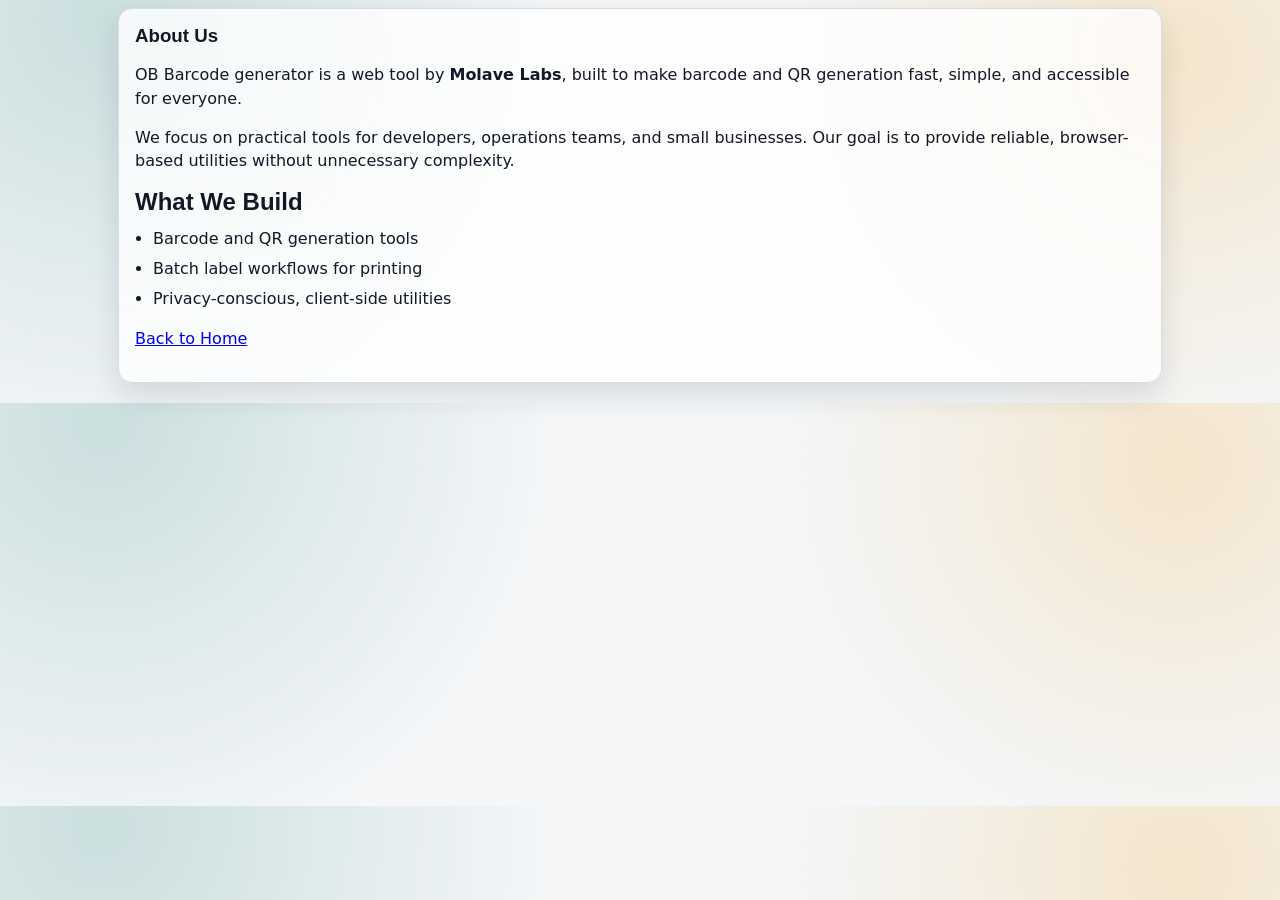
==== about.html @ b72cf686 "Build OB barcode generator with PWA, batch labels, and AdSense-ready UX" ====
<!doctype html>
<html lang="en">
  <head>
    <meta charset="UTF-8" />
    <meta name="viewport" content="width=device-width, initial-scale=1.0" />
    <meta name="google-adsense-account" content="ca-pub-9907028021598445" />
    <title>About Us | OB Barcode generator</title>
    <link rel="stylesheet" href="styles.css" />
  </head>
  <body>
    <main class="layout" style="grid-template-columns: 1fr;">
      <section class="generator-zone">
        <article class="card content-card">
          <h1>About Us</h1>
          <p>
            OB Barcode generator is a web tool by <strong>Molave Labs</strong>, built to make barcode and QR
            generation fast, simple, and accessible for everyone.
          </p>
          <p>
            We focus on practical tools for developers, operations teams, and small businesses.
            Our goal is to provide reliable, browser-based utilities without unnecessary complexity.
          </p>
          <h2>What We Build</h2>
          <ul>
            <li>Barcode and QR generation tools</li>
            <li>Batch label workflows for printing</li>
            <li>Privacy-conscious, client-side utilities</li>
          </ul>
          <p><a href="index.html">Back to Home</a></p>
        </article>
      </section>
    </main>
  </body>
</html>
---- styles.css ----
:root {
  --bg: #f4f6f8;
  --panel: #ffffff;
  --panel-soft: #ffffffcc;
  --ink: #121826;
  --muted: #5d6678;
  --accent: #0f766e;
  --accent-2: #f59e0b;
  --danger: #b91c1c;
  --border: #d7dce6;
  --radius: 14px;
  --shadow: 0 12px 30px rgba(18, 24, 38, 0.12);
}

body.dark {
  --bg: #0b1220;
  --panel: #111827;
  --panel-soft: #111827e6;
  --ink: #e5e7eb;
  --muted: #93a3b8;
  --accent: #2dd4bf;
  --accent-2: #f59e0b;
  --danger: #f87171;
  --border: #263347;
  --shadow: 0 18px 42px rgba(0, 0, 0, 0.45);
}

* {
  box-sizing: border-box;
}

body {
  margin: 0;
  color: var(--ink);
  background:
    radial-gradient(circle at 92% 15%, rgba(245, 158, 11, 0.18), transparent 32%),
    radial-gradient(circle at 8% 5%, rgba(15, 118, 110, 0.18), transparent 36%),
    var(--bg);
  font-family: Manrope, Segoe UI, system-ui, sans-serif;
  line-height: 1.45;
}

h1,
h2,
h3,
h4 {
  margin: 0 0 10px;
  line-height: 1.2;
  font-family: "Space Grotesk", Manrope, sans-serif;
}

.hero {
  padding: 78px 18px 14px;
}

.hero-inner {
  max-width: 1080px;
  margin: 0 auto;
}

.hero p {
  margin: 8px 0 0;
  max-width: 760px;
  color: var(--muted);
}

.top-left-controls {
  position: static;
  display: flex;
  gap: 8px;
  flex-wrap: wrap;
  align-items: center;
  margin: 0 0 10px;
}

.theme-selector {
  display: grid;
  gap: 4px;
  background: var(--panel-soft);
  border: 1px solid var(--border);
  border-radius: 10px;
  padding: 6px 10px;
}

.theme-selector span {
  font-size: 0.75rem;
  color: var(--muted);
  font-weight: 700;
}

.theme-selector select {
  border: 0;
  background: transparent;
  color: var(--ink);
  font-weight: 700;
  padding: 0;
  min-width: 90px;
}

.brand-row {
  display: flex;
  align-items: center;
  gap: 10px;
}

.site-logo {
  width: 44px;
  height: 44px;
  border-radius: 10px;
  box-shadow: var(--shadow);
}

.sponsored-row {
  max-width: 1080px;
  margin: 0 auto;
  padding: 0 18px 14px;
}

.promo-card-wide {
  border: 1px solid var(--border);
  box-shadow: var(--shadow);
}

.sponsored-mascot {
  width: min(100%, 120px);
  height: auto;
  max-height: 120px;
  float: right;
  margin: 0 0 8px 12px;
  border-radius: 12px;
  border: 1px solid var(--border);
  background: #fff;
  padding: 4px;
}

.install {
  margin-top: 0;
}

.layout {
  max-width: 1080px;
  margin: 0 auto;
  padding: 8px 18px 20px;
  display: grid;
  grid-template-columns: minmax(0, 1fr) 320px;
  gap: 18px;
  align-items: start;
}

.generator-zone {
  display: grid;
  gap: 18px;
}

.controls-card {
  order: 1;
}

.preview-card {
  order: 2;
  position: sticky;
  top: 14px;
}

.batch-card {
  order: 3;
}

.card {
  border: 1px solid var(--border);
  border-radius: var(--radius);
  background: var(--panel-soft);
  padding: 16px;
  box-shadow: var(--shadow);
}

.grid {
  display: grid;
  gap: 10px;
}

.grid.two {
  grid-template-columns: repeat(2, minmax(0, 1fr));
}

.grid.three {
  grid-template-columns: repeat(3, minmax(0, 1fr));
}

label {
  display: grid;
  gap: 6px;
  color: var(--muted);
  font-size: 0.9rem;
}

label span {
  font-weight: 700;
}

select,
textarea,
input[type="number"] {
  width: 100%;
  border: 1px solid var(--border);
  border-radius: 10px;
  padding: 10px;
  color: var(--ink);
  background: var(--panel);
  font: inherit;
}

textarea {
  resize: vertical;
}

input:focus,
select:focus,
textarea:focus,
button:focus {
  outline: 3px solid rgba(15, 118, 110, 0.2);
  outline-offset: 1px;
}

.checkbox-label {
  display: flex;
  align-items: center;
  gap: 8px;
  margin-top: 24px;
}

.checkbox-label.compact {
  margin-top: 4px;
}

.theme-options {
  margin-top: 8px;
  border-top: 1px solid var(--border);
  padding-top: 8px;
}

.preset-row {
  display: flex;
  flex-wrap: wrap;
  gap: 8px;
  margin-bottom: 12px;
}

.preset {
  border: 1px solid var(--border);
  border-radius: 999px;
  padding: 7px 12px;
  background: var(--panel);
  color: var(--ink);
  cursor: pointer;
}

.actions {
  display: flex;
  flex-wrap: wrap;
  gap: 8px;
}

.btn {
  border: 1px solid var(--border);
  border-radius: 10px;
  background: var(--panel);
  color: var(--ink);
  padding: 11px 14px;
  min-height: 44px;
  font-weight: 700;
  cursor: pointer;
}

.btn.primary {
  border-color: transparent;
  background: linear-gradient(135deg, #0f766e, #0ea5a0);
  color: #fff;
}

.btn.ghost {
  background: var(--panel-soft);
}

.status {
  min-height: 24px;
  margin: 10px 0 0;
  font-weight: 600;
}

.status.error {
  color: var(--danger);
}

.status.success {
  color: #0f5132;
}

.preview-card {
  position: relative;
}

.preview-frame {
  min-height: 360px;
  border: 2px dashed var(--border);
  border-radius: 12px;
  background: var(--panel);
  display: grid;
  place-items: center;
  padding: 14px;
  overflow: auto;
}

#qrCanvas,
#barcodeSvg {
  display: none;
  max-width: 100%;
  height: auto;
}

#barcodeSvg {
  min-width: 260px;
  min-height: 90px;
}

.tip {
  margin: 10px 0 0;
  color: var(--muted);
}

.field-hint {
  display: block;
  min-height: 2.4em;
  color: var(--muted);
  font-size: 0.82rem;
  margin-top: 2px;
}

.inline-validation {
  color: var(--danger);
  font-size: 0.82rem;
  min-height: 18px;
}

.inline-validation.ok {
  color: #15803d;
}

.noscript-banner {
  max-width: 1080px;
  margin: 0 auto 14px;
  border: 1px solid #d97706;
  background: #fffbeb;
  border-radius: 12px;
  padding: 12px 14px;
}

.noscript-banner h2 {
  margin: 0 0 8px;
  color: #92400e;
}

.noscript-banner p {
  margin: 0;
  color: #78350f;
}

body.dark .noscript-banner {
  background: #1f2937;
  border-color: #b45309;
}

body.dark .noscript-banner h2 {
  color: #fbbf24;
}

body.dark .noscript-banner p {
  color: #fde68a;
}

.workflow-panel {
  margin-top: 10px;
  border-top: 1px solid var(--border);
  padding-top: 10px;
  display: grid;
  gap: 10px;
}

.workflow-panel h3,
.workflow-panel h4 {
  margin: 0;
}

.workflow-grid {
  display: grid;
  gap: 8px;
  grid-template-columns: minmax(0, 1fr) auto;
  align-items: end;
}

.workflow-shortcuts {
  display: flex;
  gap: 8px;
  flex-wrap: wrap;
}

.shortcut-help {
  font-size: 0.82rem;
  color: var(--muted);
}

.recent-codes {
  display: flex;
  flex-wrap: wrap;
  gap: 8px;
  min-height: 36px;
}

.recent-code {
  border: 1px solid var(--border);
  border-radius: 999px;
  background: var(--panel);
  color: var(--ink);
  padding: 7px 12px;
  max-width: 100%;
  text-overflow: ellipsis;
  overflow: hidden;
  white-space: nowrap;
  cursor: pointer;
}

.checks-card {
  display: grid;
  gap: 10px;
}

.checks-output {
  margin: 0;
  padding-left: 18px;
  display: grid;
  gap: 5px;
}

.checks-output li {
  color: var(--muted);
}

.checks-output li.ok {
  color: #15803d;
}

.checks-output li.warn {
  color: #b45309;
}

.checks-output li.error {
  color: var(--danger);
}

.content-card ul {
  margin: 0;
  padding-left: 18px;
  display: grid;
  gap: 7px;
}

.promo-card {
  border: 1px solid var(--border);
  display: block;
}

.sponsored-label {
  margin: 0;
  color: #92400e;
  font-weight: 800;
  font-size: 0.8rem;
  letter-spacing: 0.03em;
  text-transform: uppercase;
}

.promo-card h3,
.promo-card p {
  margin: 0 0 10px;
}

.promo-btn {
  width: fit-content;
  text-decoration: none;
}

.promo-link {
  text-decoration: none;
  color: inherit;
  transition: transform 120ms ease, border-color 120ms ease, box-shadow 120ms ease;
}

.promo-link:hover {
  border-color: var(--accent);
  transform: translateY(-1px);
}

.promo-link:focus {
  outline: 3px solid rgba(15, 118, 110, 0.24);
  outline-offset: 2px;
}

.promo-card::after {
  content: "";
  display: block;
  clear: both;
}

.faq-row {
  max-width: 1080px;
  margin: 0 auto;
  padding: 0 18px 14px;
}

.tips-row {
  max-width: 1080px;
  margin: 0 auto;
  padding: 0 18px 14px;
}

.faq-card {
  display: grid;
  gap: 10px;
}

.faq-card h2 {
  text-align: center;
  margin-bottom: 2px;
}

.faq-card details {
  border: 1px solid var(--border);
  border-radius: 8px;
  background: var(--panel-soft);
  overflow: hidden;
}

.faq-card summary {
  list-style: none;
  cursor: pointer;
  padding: 12px 14px;
  font-weight: 600;
  color: var(--ink);
}

.faq-card summary::-webkit-details-marker {
  display: none;
}

.faq-card details[open] summary {
  border-bottom: 1px solid var(--border);
}

.faq-card details p {
  margin: 0;
  padding: 12px 14px;
  color: var(--muted);
}

.batch-card {
  display: grid;
  gap: 12px;
}

.analytics-card {
  display: grid;
  gap: 10px;
  order: 3;
}

.analytics-summary {
  margin: 0;
  color: var(--muted);
  font-weight: 600;
}

.analytics-actions {
  display: flex;
  flex-wrap: wrap;
  gap: 8px;
}

.batch-actions {
  display: flex;
  flex-wrap: wrap;
  gap: 8px;
  align-items: center;
}

#downloadTemplate {
  border-color: var(--accent);
}

.label-sheet-toolbar {
  display: grid;
  grid-template-columns: repeat(2, minmax(0, 1fr));
  gap: 10px;
}

.label-sheet {
  --label-width: 45mm;
  --label-height: 25mm;
  border: 2px dashed var(--border);
  border-radius: 12px;
  min-height: 80px;
  padding: 10px;
  display: grid;
  grid-template-columns: repeat(auto-fill, minmax(190px, 1fr));
  gap: 10px;
  background: var(--panel);
}

.label-sheet.empty::before {
  content: "Generated labels will appear here.";
  color: #6b7280;
  font-weight: 600;
}

.label-item {
  border: 1px solid var(--border);
  border-radius: 10px;
  width: 100%;
  min-height: var(--label-height);
  padding: 8px;
  display: grid;
  grid-template-rows: 1fr auto;
  align-items: center;
  justify-items: center;
  gap: 6px;
  background: var(--panel);
  overflow: visible;
}

.label-item img {
  max-width: 100%;
  max-height: calc(var(--label-height) - 14mm);
  object-fit: contain;
}

.label-item small {
  color: #475569;
  width: 100%;
  text-align: center;
  word-break: break-all;
}

.ad-column {
  position: sticky;
  top: 10px;
}

.sponsor-sidebar {
  margin-top: 12px;
  padding: 12px;
}

.sponsor-sidebar h3 {
  font-size: 1rem;
  margin-bottom: 6px;
}

.sponsor-sidebar .sponsored-mascot {
  width: min(100%, 86px);
  max-height: 86px;
  margin-left: 10px;
}

.sponsor-sidebar p {
  font-size: 0.88rem;
}

.ad-row {
  max-width: 1080px;
  margin: 0 auto;
  padding: 0 18px 14px;
}

.ad-slot {
  border: 2px dashed var(--border);
  border-radius: var(--radius);
  background: var(--panel-soft);
  padding: 14px;
}

.ad-slot.ad-paused {
  border-style: solid;
  opacity: 0.7;
}

.ad-slot h3 {
  color: var(--ink);
}

.ad-slot p {
  margin: 0;
  color: var(--muted);
}

.ad-note.warn {
  color: #9a3412;
  font-weight: 700;
}

.footer {
  max-width: 1080px;
  margin: 0 auto;
  padding: 6px 18px 34px;
  display: grid;
  gap: 12px;
  grid-template-columns: repeat(2, minmax(0, 1fr));
}

.footer > div {
  background: var(--panel-soft);
  border-radius: 12px;
  padding: 12px;
  border: 1px solid var(--border);
}

.footer p {
  margin: 0;
  color: var(--muted);
}

.footer a {
  color: var(--accent);
  text-decoration: none;
  font-weight: 700;
}

.footer a:hover {
  text-decoration: underline;
}

.toast {
  position: fixed;
  left: 50%;
  bottom: 20px;
  transform: translateX(-50%);
  background: #0f172a;
  color: #f8fafc;
  border: 1px solid #334155;
  padding: 10px 14px;
  border-radius: 999px;
  z-index: 120;
  box-shadow: var(--shadow);
  font-weight: 700;
}

.consent {
  position: fixed;
  right: 14px;
  bottom: 14px;
  width: min(430px, calc(100% - 28px));
  background: #111827;
  color: #f9fafb;
  border-radius: 12px;
  padding: 14px;
  box-shadow: var(--shadow);
  z-index: 50;
}

.consent p {
  margin: 0 0 10px;
  color: #e5e7eb;
}

.consent-actions {
  display: flex;
  gap: 8px;
  flex-wrap: wrap;
}

.consent .btn {
  border-color: transparent;
}

.consent .btn:not(.primary) {
  background: #374151;
  color: #fff;
}

.hidden {
  display: none;
}

body.dark:not(.ads-dark) .ad-slot {
  background: #ffffffcc;
  border-color: #d5dbe7;
}

body.dark:not(.ads-dark) .ad-slot h3 {
  color: #374151;
}

body.dark:not(.ads-dark) .ad-slot p {
  color: #5d6678;
}

@media (max-width: 990px) {
  .layout {
    grid-template-columns: 1fr;
  }

  .ad-column {
    position: static;
  }

  .preview-card {
    position: relative;
    top: auto;
  }

  .grid.three {
    grid-template-columns: repeat(2, minmax(0, 1fr));
  }

  .label-sheet-toolbar {
    grid-template-columns: 1fr;
  }
}

@media (max-width: 640px) {
  .grid.two,
  .grid.three,
  .footer {
    grid-template-columns: 1fr;
  }

  .actions {
    flex-direction: column;
  }

  .batch-actions {
    flex-direction: column;
    align-items: stretch;
  }

  .btn {
    width: 100%;
  }

  .toast {
    width: calc(100% - 24px);
    text-align: center;
    border-radius: 12px;
  }

  .top-left-controls {
    width: 100%;
  }

  .theme-selector {
    width: 100%;
  }

  .workflow-grid {
    grid-template-columns: 1fr;
  }

  .workflow-shortcuts {
    flex-direction: column;
  }

  .recent-code {
    width: 100%;
    text-align: left;
  }

  .sponsored-mascot {
    float: none;
    display: block;
    margin: 0 auto 10px;
  }
}

@media print {
  .hero,
  .controls-card,
  .content-card,
  .ad-column,
  .ad-row,
  .footer,
  .consent,
  .batch-actions,
  #batchStatus,
  .label-sheet-toolbar,
  .tip {
    display: none !important;
  }

  body {
    background: #fff;
  }

  .layout,
  .generator-zone,
  .batch-card {
    max-width: none;
    padding: 0;
    margin: 0;
    box-shadow: none;
  }

  .preview-card {
    display: none;
  }

  .label-sheet {
    border: 0;
    padding: 0;
    grid-template-columns: repeat(4, 1fr);
    gap: 5mm;
  }

  .label-item {
    page-break-inside: avoid;
    width: var(--label-width);
    height: var(--label-height);
    overflow: hidden;
  }

  .label-item img {
    max-height: calc(var(--label-height) - 10mm);
  }
}
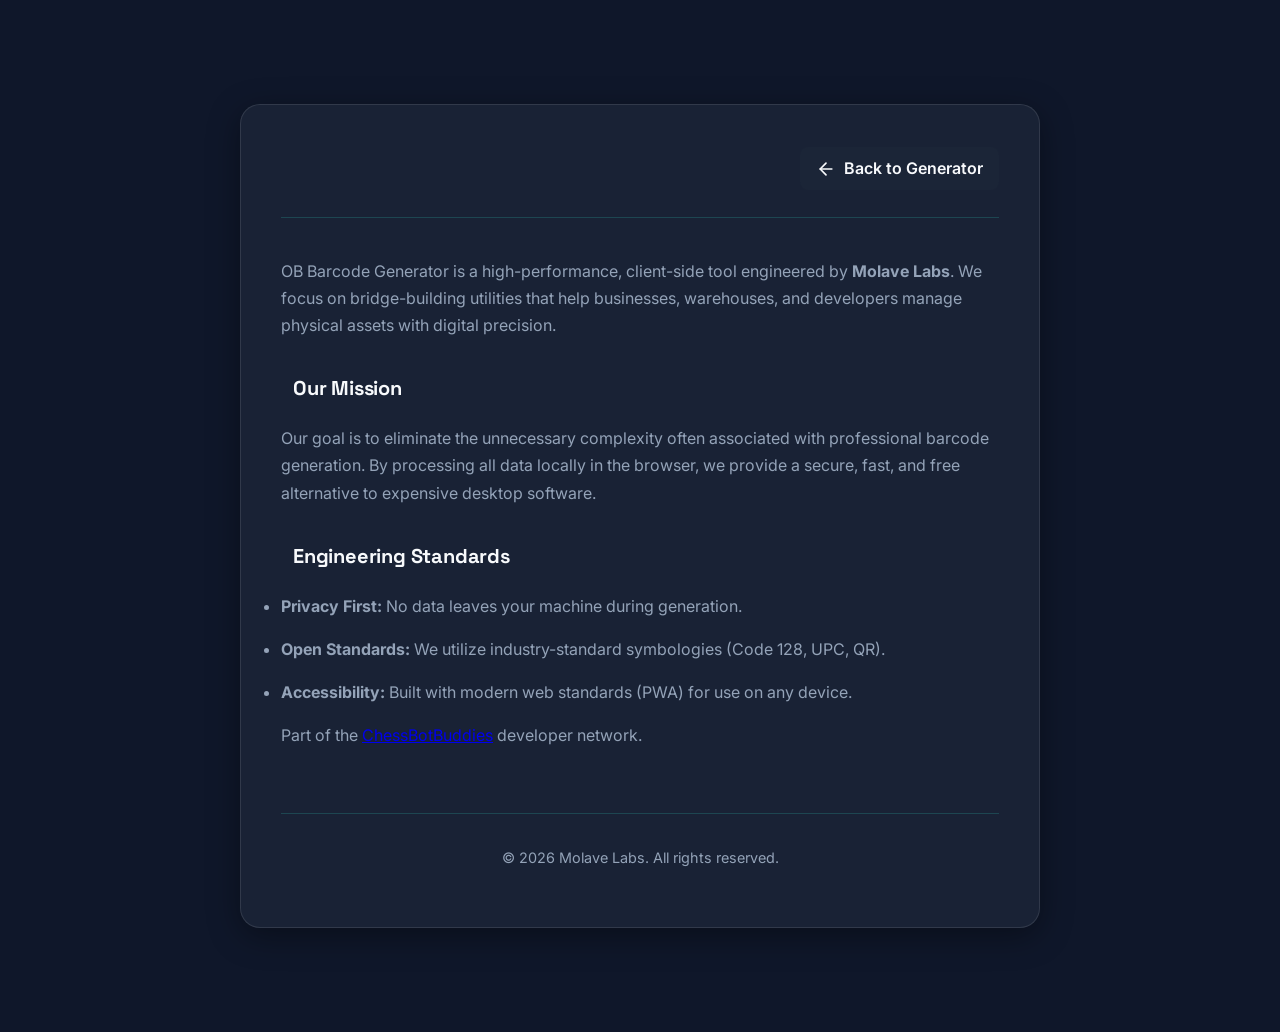
==== commit 8479afb7: "Move Live Preview above Pro Workflow on mobile layout" ====
--- a/about.html
+++ b/about.html
@@ -1,34 +1,118 @@
 <!doctype html>
 <html lang="en">
-  <head>
-    <meta charset="UTF-8" />
+<head>
+    <script>
+        (function() {
+            const savedTheme = localStorage.getItem('obThemeMode') || 'dark';
+            if (savedTheme === 'dark') {
+                document.documentElement.classList.add('dark');
+            } else {
+                document.documentElement.classList.remove('dark');
+            }
+        })();
+    </script>
+    
+    <meta charset="UTF-8">
     <meta name="viewport" content="width=device-width, initial-scale=1.0" />
     <meta name="google-adsense-account" content="ca-pub-9907028021598445" />
-    <title>About Us | OB Barcode generator</title>
+    <title>About Us | OB Barcode Generator</title>
+    <link rel="preconnect" href="https://fonts.googleapis.com">
+    <link rel="preconnect" href="https://fonts.gstatic.com" crossorigin>
+    <link href="https://fonts.googleapis.com/css2?family=Inter:wght@400;500;600;700&family=Space+Grotesk:wght@600;700&display=swap" rel="stylesheet">
     <link rel="stylesheet" href="styles.css" />
-  </head>
-  <body>
-    <main class="layout" style="grid-template-columns: 1fr;">
-      <section class="generator-zone">
-        <article class="card content-card">
-          <h1>About Us</h1>
-          <p>
-            OB Barcode generator is a web tool by <strong>Molave Labs</strong>, built to make barcode and QR
-            generation fast, simple, and accessible for everyone.
-          </p>
-          <p>
-            We focus on practical tools for developers, operations teams, and small businesses.
-            Our goal is to provide reliable, browser-based utilities without unnecessary complexity.
-          </p>
-          <h2>What We Build</h2>
-          <ul>
-            <li>Barcode and QR generation tools</li>
-            <li>Batch label workflows for printing</li>
-            <li>Privacy-conscious, client-side utilities</li>
-          </ul>
-          <p><a href="index.html">Back to Home</a></p>
-        </article>
-      </section>
+    <script async src="https://pagead2.googlesyndication.com/pagead/js/adsbygoogle.js?client=ca-pub-9907028021598445" crossorigin="anonymous"></script>
+    <style>
+        .page-content {
+            max-width: 800px;
+            margin: 4rem auto;
+            padding: 2.5rem;
+            line-height: 1.7;
+        }
+        .privacy-nav {
+            display: flex;
+            justify-content: space-between;
+            align-items: center;
+            margin-bottom: 2.5rem;
+            border-bottom: 1px solid var(--border);
+            padding-bottom: 1.5rem;
+        }
+        .privacy-nav h1 {
+            margin: 0;
+            font-size: 1.75rem;
+            background: linear-gradient(135deg, var(--primary), var(--secondary));
+            -webkit-background-clip: text;
+            -webkit-text-fill-color: transparent;
+        }
+        .back-link {
+            display: inline-flex;
+            align-items: center;
+            gap: 8px;
+            color: var(--primary);
+            text-decoration: none;
+            font-weight: 600;
+            padding: 8px 16px;
+            border-radius: 8px;
+            background: var(--panel-soft);
+            transition: all 0.2s ease;
+        }
+        .back-link:hover {
+            background: var(--primary);
+            color: white;
+            transform: translateX(-4px);
+        }
+        h2 {
+            margin-top: 2rem;
+            font-size: 1.25rem;
+            color: var(--ink);
+            border-left: 4px solid var(--primary);
+            padding-left: 12px;
+        }
+        p, ul, li { margin-bottom: 1rem; color: var(--muted); }
+        .footer-note {
+            margin-top: 4rem;
+            padding-top: 2rem;
+            border-top: 1px solid var(--border);
+            font-size: 0.9rem;
+            text-align: center;
+        }
+    </style>
+    <script>
+        document.addEventListener('DOMContentLoaded', () => {
+            const isDark = document.documentElement.classList.contains('dark');
+            if (isDark) {
+                document.body.classList.add('dark');
+            } else {
+                document.body.classList.remove('dark');
+            }
+        });
+    </script>
+</head>
+<body class="dashboard">
+    <main class="page-content card">
+        <nav class="privacy-nav">
+            <h1>About Us</h1>
+            <a href="index.html" class="back-link"><svg width="20" height="20" viewBox="0 0 24 24" fill="none" stroke="currentColor" stroke-width="2" stroke-linecap="round" stroke-linejoin="round"><line x1="19" y1="12" x2="5" y2="12"></line><polyline points="12 19 5 12 12 5"></polyline></svg> Back to Generator</a>
+        </nav>
+                <section>
+            <p>OB Barcode Generator is a high-performance, client-side tool engineered by <strong>Molave Labs</strong>. We focus on bridge-building utilities that help businesses, warehouses, and developers manage physical assets with digital precision.</p>
+
+            <h2>Our Mission</h2>
+            <p>Our goal is to eliminate the unnecessary complexity often associated with professional barcode generation. By processing all data locally in the browser, we provide a secure, fast, and free alternative to expensive desktop software.</p>
+
+            <h2>Engineering Standards</h2>
+            <ul>
+                <li><strong>Privacy First:</strong> No data leaves your machine during generation.</li>
+                <li><strong>Open Standards:</strong> We utilize industry-standard symbologies (Code 128, UPC, QR).</li>
+                <li><strong>Accessibility:</strong> Built with modern web standards (PWA) for use on any device.</li>
+            </ul>
+
+            <p>Part of the <a href="https://chessbotbuddies.org" target="_blank">ChessBotBuddies</a> developer network.</p>
+        </section>
+        <div class="footer-note">
+            <p>&copy; 2026 Molave Labs. All rights reserved.</p>
+        </div>
     </main>
-  </body>
-</html>
+    <script src="app.js"></script>
+    
+</body>
+</html>
--- a/styles.css
+++ b/styles.css
@@ -1,930 +1,614 @@
 :root {
-  --bg: #f4f6f8;
-  --panel: #ffffff;
-  --panel-soft: #ffffffcc;
-  --ink: #121826;
-  --muted: #5d6678;
+  --bg: #0f172a;
+  --panel: rgba(30, 41, 59, 0.7);
+  --panel-soft: rgba(30, 41, 59, 0.4);
+  --border: rgba(45, 212, 191, 0.2);
+  --accent: #2dd4bf;
+  --accent-hover: #14b8a6;
+  --ink: #f8fafc;
+  --muted: #94a3b8;
+  --danger: #f43f5e;
+  --shadow: 0 8px 32px 0 rgba(0, 0, 0, 0.37);
+  --glass-border: 1px solid rgba(255, 255, 255, 0.1);
+}
+
+body.dark {
+  /* Dark is default */
+}
+
+body:not(.dark) {
+  --bg: #f8fafc;
+  --panel: rgba(255, 255, 255, 0.8);
+  --panel-soft: rgba(255, 255, 255, 0.5);
+  --border: rgba(15, 118, 110, 0.1);
   --accent: #0f766e;
-  --accent-2: #f59e0b;
-  --danger: #b91c1c;
-  --border: #d7dce6;
-  --radius: 14px;
-  --shadow: 0 12px 30px rgba(18, 24, 38, 0.12);
-}
-
-body.dark {
-  --bg: #0b1220;
-  --panel: #111827;
-  --panel-soft: #111827e6;
-  --ink: #e5e7eb;
-  --muted: #93a3b8;
-  --accent: #2dd4bf;
-  --accent-2: #f59e0b;
-  --danger: #f87171;
-  --border: #263347;
-  --shadow: 0 18px 42px rgba(0, 0, 0, 0.45);
+  --accent-hover: #0d9488;
+  --ink: #1e293b;
+  --muted: #64748b;
+  --glass-border: 1px solid rgba(0, 0, 0, 0.05);
 }
 
 * {
   box-sizing: border-box;
+  margin: 0;
+  padding: 0;
 }
 
 body {
-  margin: 0;
+  font-family: 'Inter', sans-serif;
+  background-color: var(--bg);
   color: var(--ink);
-  background:
-    radial-gradient(circle at 92% 15%, rgba(245, 158, 11, 0.18), transparent 32%),
-    radial-gradient(circle at 8% 5%, rgba(15, 118, 110, 0.18), transparent 36%),
-    var(--bg);
-  font-family: Manrope, Segoe UI, system-ui, sans-serif;
-  line-height: 1.45;
-}
-
-h1,
-h2,
-h3,
-h4 {
-  margin: 0 0 10px;
-  line-height: 1.2;
-  font-family: "Space Grotesk", Manrope, sans-serif;
-}
-
-.hero {
-  padding: 78px 18px 14px;
-}
-
-.hero-inner {
-  max-width: 1080px;
+  line-height: 1.5;
+  transition: background-color 0.5s cubic-bezier(0.4, 0, 0.2, 1), color 0.5s cubic-bezier(0.4, 0, 0.2, 1);
+  min-height: 100vh;
+  display: flex;
+  flex-direction: column;
+}
+
+.container {
+  max-width: 1400px;
   margin: 0 auto;
-}
-
-.hero p {
-  margin: 8px 0 0;
-  max-width: 760px;
+  padding: 0 24px;
+}
+
+/* Header */
+.app-header {
+  padding: 24px 0;
+  border-bottom: var(--glass-border);
+  background: var(--panel-soft);
+  backdrop-filter: blur(10px);
+  position: sticky;
+  top: 0;
+  z-index: 100;
+}
+
+.header-content {
+  display: flex;
+  justify-content: space-between;
+  align-items: center;
+}
+
+.brand {
+  display: flex;
+  align-items: center;
+  gap: 12px;
+}
+
+.logo {
+  height: 32px;
+  width: auto;
+  border-radius: 6px;
+}
+
+.brand h1 {
+  font-family: 'Space Grotesk', sans-serif;
+  font-size: 1.5rem;
+  letter-spacing: -0.02em;
+}
+
+.header-actions {
+  display: flex;
+  align-items: center;
+  gap: 16px;
+}
+
+/* Dashboard Grid */
+.dashboard {
+  flex: 1;
+  padding: 40px 0;
+}
+
+.dashboard-grid {
+  display: grid;
+  grid-template-columns: repeat(3, 1fr);
+  grid-template-rows: auto auto;
+  gap: 20px;
+  align-items: start;
+}
+
+.dashboard-col:nth-child(1) { grid-column: 1; grid-row: 1; }
+.dashboard-col:nth-child(2) { grid-column: 2; grid-row: 1; }
+.dashboard-col:nth-child(3) { grid-column: 3; grid-row: 1; }
+
+.dashboard-col {
+  display: flex;
+  flex-direction: column;
+  gap: 20px;
+}
+
+/* Cards */
+.card {
+  background: var(--panel);
+  backdrop-filter: blur(16px);
+  border: var(--glass-border);
+  border-radius: 20px;
+  padding: 24px;
+  box-shadow: var(--shadow);
+  transition: transform 0.2s, box-shadow 0.2s, background-color 0.5s cubic-bezier(0.4, 0, 0.2, 1), border-color 0.5s cubic-bezier(0.4, 0, 0.2, 1);
+  margin-bottom: 0;
+  animation: fadeIn 0.4s ease-out forwards;
+}
+
+.card:hover {
+  transform: translateY(-2px);
+  box-shadow: 0 12px 40px 0 rgba(0, 0, 0, 0.45);
+}
+
+.card h2, .card h3, .card h4 {
+  font-family: 'Space Grotesk', sans-serif;
+  margin-bottom: 20px;
+  letter-spacing: -0.01em;
+}
+
+.subtitle {
   color: var(--muted);
-}
-
-.top-left-controls {
-  position: static;
+  font-size: 0.9rem;
+  margin-top: -16px;
+  margin-bottom: 20px;
+}
+
+/* Form Styles */
+input, select, textarea {
+  background: var(--bg);
+  border: 1px solid var(--border);
+  border-radius: 10px;
+  padding: 10px 14px;
+  color: var(--ink);
+  font-family: inherit;
+  font-size: 0.95rem;
+  width: 100%;
+}
+
+input:focus, select:focus, textarea:focus {
+  outline: none;
+  border-color: var(--accent);
+  box-shadow: 0 0 0 3px rgba(45, 212, 191, 0.1);
+}
+
+.form-row, .form-grid {
+  display: grid;
+  grid-template-columns: repeat(2, 1fr);
+  gap: 16px;
+}
+
+.form-grid.three {
+  grid-template-columns: repeat(3, 1fr);
+}
+
+.input-group {
   display: flex;
   gap: 8px;
+}
+
+label {
+  display: block;
+  font-size: 0.85rem;
+  font-weight: 500;
+  margin-bottom: 6px;
+  color: var(--muted);
+}
+
+.settings-grid {
+  display: grid;
+  grid-template-columns: repeat(2, 1fr);
+  gap: 12px;
+  margin-top: 12px;
+}
+
+.inline-config {
+  display: grid;
+  grid-template-columns: 1fr 1fr;
+  gap: 16px;
+  margin-top: 16px;
+}
+
+/* Buttons */
+.btn {
+  padding: 12px 20px;
+  border-radius: 10px;
+  border: none;
+  font-weight: 600;
+  cursor: pointer;
+  transition: all 0.2s;
+  font-family: inherit;
+  font-size: 0.9rem;
+  display: inline-flex;
+  align-items: center;
+  justify-content: center;
+  background: var(--panel-soft);
+  color: var(--ink);
+  border: 1px solid var(--border);
+  gap: 8px;
+}
+
+.btn:hover {
+  background: var(--border);
+}
+
+.btn.primary {
+  background: var(--accent);
+  color: #0f172a;
+  border: none;
+}
+
+.btn.primary:hover {
+  background: var(--accent-hover);
+  transform: scale(1.02);
+}
+
+.btn.ghost {
+  background: transparent;
+  border: 1px solid var(--border);
+}
+
+.btn.small {
+  padding: 6px 12px;
+  font-size: 0.8rem;
+}
+
+.full-width {
+  width: 100%;
+}
+
+.btn-group {
+  display: flex;
+  gap: 8px;
+  margin-bottom: 12px;
+}
+
+.icon-btn {
+  background: none;
+  border: none;
+  font-size: 1.4rem;
+  cursor: pointer;
+  color: var(--ink);
+  width: 40px;
+  height: 40px;
+  display: flex;
+  align-items: center;
+  justify-content: center;
+  border-radius: 50%;
+  transition: background 0.2s;
+}
+
+.icon-btn:hover {
+  background: var(--panel-soft);
+}
+
+/* Special UI Elements */
+.preset-row {
+  display: flex;
+  gap: 8px;
+  margin-bottom: 20px;
   flex-wrap: wrap;
-  align-items: center;
-  margin: 0 0 10px;
-}
-
-.theme-selector {
-  display: grid;
-  gap: 4px;
+}
+
+.preset-chip {
+  padding: 4px 12px;
   background: var(--panel-soft);
   border: 1px solid var(--border);
-  border-radius: 10px;
-  padding: 6px 10px;
-}
-
-.theme-selector span {
-  font-size: 0.75rem;
+  border-radius: 100px;
+  font-size: 0.8rem;
+  cursor: pointer;
   color: var(--muted);
+  transition: all 0.2s;
+}
+
+.preset-chip:hover {
+  border-color: var(--accent);
+  color: var(--accent);
+}
+
+.checkbox {
+  display: flex;
+  align-items: center;
+  gap: 8px;
+  font-size: 0.85rem;
+  cursor: pointer;
+}
+
+/* Preview Area */
+.preview-area {
+  background: #fff;
+  border-radius: 12px;
+  padding: 24px;
+  display: flex;
+  align-items: center;
+  justify-content: center;
+  min-height: 320px;
+  margin-bottom: 20px;
+}
+
+#barcodeSvg {
+  max-width: 100%;
+  height: auto;
+}
+
+.actions-grid {
+  display: grid;
+  grid-template-columns: repeat(2, 1fr);
+  gap: 10px;
+}
+
+/* Multiplex Ad */
+.dashboard-multiplex-ad {
+  grid-column: 1 / 3;
+  grid-row: 3;
+  width: 100%;
+  min-height: 100px;
+  padding: 0;
+  background: var(--panel-soft);
+  border-radius: 12px;
+}
+
+/* Footer */
+.app-footer {
+  padding: 60px 0;
+  background: var(--panel-soft);
+  border-top: var(--glass-border);
+  margin-top: auto;
+}
+
+.footer-content {
+  display: flex;
+  flex-direction: column;
+  align-items: center;
+  gap: 24px;
+  text-align: center;
+}
+
+.footer-brand {
+  font-family: 'Space Grotesk', sans-serif;
   font-weight: 700;
-}
-
-.theme-selector select {
-  border: 0;
-  background: transparent;
+  font-size: 1.2rem;
+}
+
+.footer-nav {
+  display: flex;
+  gap: 20px;
+}
+
+.footer-nav a {
+  color: var(--muted);
+  text-decoration: none;
+  font-size: 0.9rem;
+  transition: color 0.2s;
+}
+
+.footer-nav a:hover {
+  color: var(--accent);
+}
+
+/* Ad Placeholders */
+.ad-sidebar {
+  min-height: 600px;
+  display: flex;
+  align-items: center;
+  justify-content: center;
+  background: rgba(0,0,0,0.05);
+  border: 2px dashed var(--border);
+}
+
+.promo-card {
+  display: block;
+  text-decoration: none;
+  color: inherit;
+  text-align: center;
+  border: 1px solid var(--accent);
+  position: relative;
+  overflow: hidden;
+}
+
+.promo-img {
+  width: 120px;
+  margin: 0 auto 16px;
+}
+
+.badge {
+  position: absolute;
+  top: 12px;
+  right: -30px;
+  background: var(--accent);
+  color: #0f172a;
+  padding: 4px 40px;
+  font-size: 0.7rem;
+  font-weight: 800;
+  transform: rotate(45deg);
+}
+
+.legal-sm p {
+  font-size: 0.8rem;
+  margin-bottom: 8px;
+  color: var(--muted);
+}
+
+/* Status Messages */
+.status-msg {
+  font-size: 0.85rem;
+  color: var(--accent);
+}
+
+.status-msg.error {
+  color: var(--danger);
+}
+
+/* Recent Codes */
+.recents-list {
+  display: flex;
+  flex-direction: column;
+  gap: 8px;
+}
+
+/* Consent Banner */
+.consent {
+  position: fixed;
+  bottom: 0;
+  left: 0;
+  right: 0;
+  background: var(--panel);
+  backdrop-filter: blur(16px);
+  border-top: var(--glass-border);
+  padding: 20px 0;
+  z-index: 200;
+}
+
+.consent-btns {
+  display: flex;
+  gap: 12px;
+  margin-top: 12px;
+}
+
+/* Toast */
+.toast {
+  position: fixed;
+  bottom: 24px;
+  right: 24px;
+  background: var(--accent);
+  color: #0f172a;
+  padding: 12px 24px;
+  border-radius: 12px;
+  font-weight: 600;
+  font-size: 0.9rem;
+  z-index: 300;
+  box-shadow: var(--shadow);
+  transition: opacity 0.3s, transform 0.3s;
+}
+
+.toast.hidden {
+  opacity: 0;
+  transform: translateY(10px);
+  pointer-events: none;
+}
+
+/* FAQ */
+.faq-item {
+  margin-bottom: 8px;
+  padding: 8px 0;
+  border-bottom: 1px solid var(--border);
+}
+
+.faq-item summary {
+  cursor: pointer;
+  font-weight: 500;
   color: var(--ink);
-  font-weight: 700;
-  padding: 0;
-  min-width: 90px;
-}
-
-.brand-row {
-  display: flex;
-  align-items: center;
-  gap: 10px;
-}
-
-.site-logo {
-  width: 44px;
-  height: 44px;
-  border-radius: 10px;
-  box-shadow: var(--shadow);
-}
-
-.sponsored-row {
-  max-width: 1080px;
-  margin: 0 auto;
-  padding: 0 18px 14px;
-}
-
-.promo-card-wide {
-  border: 1px solid var(--border);
-  box-shadow: var(--shadow);
-}
-
-.sponsored-mascot {
-  width: min(100%, 120px);
-  height: auto;
-  max-height: 120px;
-  float: right;
-  margin: 0 0 8px 12px;
-  border-radius: 12px;
-  border: 1px solid var(--border);
-  background: #fff;
-  padding: 4px;
-}
-
-.install {
-  margin-top: 0;
-}
-
-.layout {
-  max-width: 1080px;
-  margin: 0 auto;
-  padding: 8px 18px 20px;
-  display: grid;
-  grid-template-columns: minmax(0, 1fr) 320px;
-  gap: 18px;
-  align-items: start;
-}
-
-.generator-zone {
-  display: grid;
-  gap: 18px;
-}
-
-.controls-card {
-  order: 1;
-}
-
-.preview-card {
-  order: 2;
-  position: sticky;
-  top: 14px;
-}
-
-.batch-card {
-  order: 3;
-}
-
-.card {
-  border: 1px solid var(--border);
-  border-radius: var(--radius);
-  background: var(--panel-soft);
-  padding: 16px;
-  box-shadow: var(--shadow);
-}
-
-.grid {
-  display: grid;
-  gap: 10px;
-}
-
-.grid.two {
-  grid-template-columns: repeat(2, minmax(0, 1fr));
-}
-
-.grid.three {
-  grid-template-columns: repeat(3, minmax(0, 1fr));
-}
-
-label {
-  display: grid;
-  gap: 6px;
+}
+
+.faq-item p {
+  margin-top: 8px;
   color: var(--muted);
   font-size: 0.9rem;
 }
 
-label span {
-  font-weight: 700;
-}
-
-select,
-textarea,
-input[type="number"] {
-  width: 100%;
-  border: 1px solid var(--border);
-  border-radius: 10px;
-  padding: 10px;
-  color: var(--ink);
-  background: var(--panel);
-  font: inherit;
-}
-
-textarea {
-  resize: vertical;
-}
-
-input:focus,
-select:focus,
-textarea:focus,
-button:focus {
-  outline: 3px solid rgba(15, 118, 110, 0.2);
-  outline-offset: 1px;
-}
-
-.checkbox-label {
-  display: flex;
-  align-items: center;
-  gap: 8px;
-  margin-top: 24px;
-}
-
-.checkbox-label.compact {
-  margin-top: 4px;
-}
-
-.theme-options {
-  margin-top: 8px;
-  border-top: 1px solid var(--border);
-  padding-top: 8px;
-}
-
-.preset-row {
-  display: flex;
-  flex-wrap: wrap;
-  gap: 8px;
-  margin-bottom: 12px;
-}
-
-.preset {
-  border: 1px solid var(--border);
-  border-radius: 999px;
-  padding: 7px 12px;
-  background: var(--panel);
-  color: var(--ink);
-  cursor: pointer;
-}
-
-.actions {
-  display: flex;
-  flex-wrap: wrap;
-  gap: 8px;
-}
-
-.btn {
-  border: 1px solid var(--border);
-  border-radius: 10px;
-  background: var(--panel);
-  color: var(--ink);
-  padding: 11px 14px;
-  min-height: 44px;
-  font-weight: 700;
-  cursor: pointer;
-}
-
-.btn.primary {
-  border-color: transparent;
-  background: linear-gradient(135deg, #0f766e, #0ea5a0);
-  color: #fff;
-}
-
-.btn.ghost {
-  background: var(--panel-soft);
-}
-
-.status {
-  min-height: 24px;
-  margin: 10px 0 0;
-  font-weight: 600;
-}
-
-.status.error {
-  color: var(--danger);
-}
-
-.status.success {
-  color: #0f5132;
-}
-
-.preview-card {
-  position: relative;
-}
-
-.preview-frame {
-  min-height: 360px;
-  border: 2px dashed var(--border);
-  border-radius: 12px;
-  background: var(--panel);
-  display: grid;
-  place-items: center;
-  padding: 14px;
-  overflow: auto;
-}
-
-#qrCanvas,
-#barcodeSvg {
-  display: none;
-  max-width: 100%;
-  height: auto;
-}
-
-#barcodeSvg {
-  min-width: 260px;
-  min-height: 90px;
-}
-
-.tip {
-  margin: 10px 0 0;
-  color: var(--muted);
-}
-
-.field-hint {
-  display: block;
-  min-height: 2.4em;
-  color: var(--muted);
-  font-size: 0.82rem;
-  margin-top: 2px;
-}
-
-.inline-validation {
-  color: var(--danger);
-  font-size: 0.82rem;
-  min-height: 18px;
-}
-
-.inline-validation.ok {
-  color: #15803d;
-}
-
-.noscript-banner {
-  max-width: 1080px;
-  margin: 0 auto 14px;
-  border: 1px solid #d97706;
-  background: #fffbeb;
-  border-radius: 12px;
-  padding: 12px 14px;
-}
-
-.noscript-banner h2 {
-  margin: 0 0 8px;
-  color: #92400e;
-}
-
-.noscript-banner p {
-  margin: 0;
-  color: #78350f;
-}
-
-body.dark .noscript-banner {
-  background: #1f2937;
-  border-color: #b45309;
-}
-
-body.dark .noscript-banner h2 {
-  color: #fbbf24;
-}
-
-body.dark .noscript-banner p {
-  color: #fde68a;
-}
-
-.workflow-panel {
-  margin-top: 10px;
-  border-top: 1px solid var(--border);
-  padding-top: 10px;
-  display: grid;
-  gap: 10px;
-}
-
-.workflow-panel h3,
-.workflow-panel h4 {
-  margin: 0;
-}
-
-.workflow-grid {
-  display: grid;
-  gap: 8px;
-  grid-template-columns: minmax(0, 1fr) auto;
-  align-items: end;
-}
-
-.workflow-shortcuts {
-  display: flex;
-  gap: 8px;
-  flex-wrap: wrap;
-}
-
-.shortcut-help {
-  font-size: 0.82rem;
-  color: var(--muted);
-}
-
-.recent-codes {
-  display: flex;
-  flex-wrap: wrap;
-  gap: 8px;
-  min-height: 36px;
-}
-
-.recent-code {
-  border: 1px solid var(--border);
-  border-radius: 999px;
-  background: var(--panel);
-  color: var(--ink);
-  padding: 7px 12px;
-  max-width: 100%;
-  text-overflow: ellipsis;
-  overflow: hidden;
-  white-space: nowrap;
-  cursor: pointer;
-}
-
-.checks-card {
-  display: grid;
-  gap: 10px;
-}
-
-.checks-output {
-  margin: 0;
-  padding-left: 18px;
-  display: grid;
-  gap: 5px;
-}
-
-.checks-output li {
-  color: var(--muted);
-}
-
-.checks-output li.ok {
-  color: #15803d;
-}
-
-.checks-output li.warn {
-  color: #b45309;
-}
-
-.checks-output li.error {
-  color: var(--danger);
-}
-
-.content-card ul {
-  margin: 0;
-  padding-left: 18px;
-  display: grid;
-  gap: 7px;
-}
-
-.promo-card {
-  border: 1px solid var(--border);
-  display: block;
-}
-
-.sponsored-label {
-  margin: 0;
-  color: #92400e;
-  font-weight: 800;
-  font-size: 0.8rem;
-  letter-spacing: 0.03em;
-  text-transform: uppercase;
-}
-
-.promo-card h3,
-.promo-card p {
-  margin: 0 0 10px;
-}
-
-.promo-btn {
-  width: fit-content;
-  text-decoration: none;
-}
-
-.promo-link {
-  text-decoration: none;
-  color: inherit;
-  transition: transform 120ms ease, border-color 120ms ease, box-shadow 120ms ease;
-}
-
-.promo-link:hover {
-  border-color: var(--accent);
-  transform: translateY(-1px);
-}
-
-.promo-link:focus {
-  outline: 3px solid rgba(15, 118, 110, 0.24);
-  outline-offset: 2px;
-}
-
-.promo-card::after {
-  content: "";
-  display: block;
-  clear: both;
-}
-
-.faq-row {
-  max-width: 1080px;
-  margin: 0 auto;
-  padding: 0 18px 14px;
-}
-
-.tips-row {
-  max-width: 1080px;
-  margin: 0 auto;
-  padding: 0 18px 14px;
-}
-
-.faq-card {
-  display: grid;
-  gap: 10px;
-}
-
-.faq-card h2 {
-  text-align: center;
-  margin-bottom: 2px;
-}
-
-.faq-card details {
-  border: 1px solid var(--border);
-  border-radius: 8px;
-  background: var(--panel-soft);
-  overflow: hidden;
-}
-
-.faq-card summary {
-  list-style: none;
-  cursor: pointer;
-  padding: 12px 14px;
-  font-weight: 600;
-  color: var(--ink);
-}
-
-.faq-card summary::-webkit-details-marker {
-  display: none;
-}
-
-.faq-card details[open] summary {
-  border-bottom: 1px solid var(--border);
-}
-
-.faq-card details p {
-  margin: 0;
-  padding: 12px 14px;
-  color: var(--muted);
-}
-
-.batch-card {
-  display: grid;
-  gap: 12px;
-}
-
-.analytics-card {
-  display: grid;
-  gap: 10px;
-  order: 3;
-}
-
-.analytics-summary {
-  margin: 0;
-  color: var(--muted);
-  font-weight: 600;
-}
-
-.analytics-actions {
-  display: flex;
-  flex-wrap: wrap;
-  gap: 8px;
-}
-
-.batch-actions {
-  display: flex;
-  flex-wrap: wrap;
-  gap: 8px;
-  align-items: center;
-}
-
-#downloadTemplate {
-  border-color: var(--accent);
-}
-
-.label-sheet-toolbar {
-  display: grid;
-  grid-template-columns: repeat(2, minmax(0, 1fr));
-  gap: 10px;
-}
-
-.label-sheet {
-  --label-width: 45mm;
-  --label-height: 25mm;
-  border: 2px dashed var(--border);
-  border-radius: 12px;
-  min-height: 80px;
-  padding: 10px;
-  display: grid;
-  grid-template-columns: repeat(auto-fill, minmax(190px, 1fr));
-  gap: 10px;
-  background: var(--panel);
-}
-
-.label-sheet.empty::before {
-  content: "Generated labels will appear here.";
-  color: #6b7280;
-  font-weight: 600;
-}
-
-.label-item {
-  border: 1px solid var(--border);
-  border-radius: 10px;
-  width: 100%;
-  min-height: var(--label-height);
-  padding: 8px;
-  display: grid;
-  grid-template-rows: 1fr auto;
-  align-items: center;
-  justify-items: center;
-  gap: 6px;
-  background: var(--panel);
-  overflow: visible;
-}
-
-.label-item img {
-  max-width: 100%;
-  max-height: calc(var(--label-height) - 14mm);
-  object-fit: contain;
-}
-
-.label-item small {
-  color: #475569;
-  width: 100%;
-  text-align: center;
-  word-break: break-all;
-}
-
-.ad-column {
-  position: sticky;
-  top: 10px;
-}
-
-.sponsor-sidebar {
-  margin-top: 12px;
-  padding: 12px;
-}
-
-.sponsor-sidebar h3 {
-  font-size: 1rem;
-  margin-bottom: 6px;
-}
-
-.sponsor-sidebar .sponsored-mascot {
-  width: min(100%, 86px);
-  max-height: 86px;
-  margin-left: 10px;
-}
-
-.sponsor-sidebar p {
-  font-size: 0.88rem;
-}
-
-.ad-row {
-  max-width: 1080px;
-  margin: 0 auto;
-  padding: 0 18px 14px;
-}
-
-.ad-slot {
-  border: 2px dashed var(--border);
-  border-radius: var(--radius);
-  background: var(--panel-soft);
-  padding: 14px;
-}
-
-.ad-slot.ad-paused {
-  border-style: solid;
-  opacity: 0.7;
-}
-
-.ad-slot h3 {
-  color: var(--ink);
-}
-
-.ad-slot p {
-  margin: 0;
-  color: var(--muted);
-}
-
-.ad-note.warn {
-  color: #9a3412;
-  font-weight: 700;
-}
-
-.footer {
-  max-width: 1080px;
-  margin: 0 auto;
-  padding: 6px 18px 34px;
-  display: grid;
-  gap: 12px;
-  grid-template-columns: repeat(2, minmax(0, 1fr));
-}
-
-.footer > div {
-  background: var(--panel-soft);
-  border-radius: 12px;
-  padding: 12px;
-  border: 1px solid var(--border);
-}
-
-.footer p {
-  margin: 0;
-  color: var(--muted);
-}
-
-.footer a {
-  color: var(--accent);
-  text-decoration: none;
-  font-weight: 700;
-}
-
-.footer a:hover {
-  text-decoration: underline;
-}
-
-.toast {
-  position: fixed;
-  left: 50%;
-  bottom: 20px;
-  transform: translateX(-50%);
-  background: #0f172a;
-  color: #f8fafc;
-  border: 1px solid #334155;
-  padding: 10px 14px;
-  border-radius: 999px;
-  z-index: 120;
-  box-shadow: var(--shadow);
-  font-weight: 700;
-}
-
-.consent {
-  position: fixed;
-  right: 14px;
-  bottom: 14px;
-  width: min(430px, calc(100% - 28px));
-  background: #111827;
-  color: #f9fafb;
-  border-radius: 12px;
-  padding: 14px;
-  box-shadow: var(--shadow);
-  z-index: 50;
-}
-
-.consent p {
-  margin: 0 0 10px;
-  color: #e5e7eb;
-}
-
-.consent-actions {
-  display: flex;
-  gap: 8px;
-  flex-wrap: wrap;
-}
-
-.consent .btn {
-  border-color: transparent;
-}
-
-.consent .btn:not(.primary) {
-  background: #374151;
-  color: #fff;
-}
-
-.hidden {
-  display: none;
-}
-
-body.dark:not(.ads-dark) .ad-slot {
-  background: #ffffffcc;
-  border-color: #d5dbe7;
-}
-
-body.dark:not(.ads-dark) .ad-slot h3 {
-  color: #374151;
-}
-
-body.dark:not(.ads-dark) .ad-slot p {
-  color: #5d6678;
-}
-
-@media (max-width: 990px) {
-  .layout {
+/* Utilities */
+.hidden { display: none !important; }
+
+@keyframes fadeIn {
+  from { opacity: 0; transform: translateY(10px); }
+  to { opacity: 1; transform: translateY(0); }
+}
+
+/* Better Scrollbar */
+::-webkit-scrollbar { width: 8px; }
+::-webkit-scrollbar-track { background: var(--bg); }
+::-webkit-scrollbar-thumb { background: var(--panel-soft); border-radius: 10px; }
+::-webkit-scrollbar-thumb:hover { background: var(--border); }
+
+/* ========================================
+   RESPONSIVE: Tablet (2-col)
+   ======================================== */
+@media (max-width: 1200px) {
+  .dashboard-grid {
+    grid-template-columns: 1fr 1fr;
+  }
+  .dashboard-col:nth-child(1),
+  .dashboard-col:nth-child(2),
+  .dashboard-col:nth-child(3) {
+    grid-column: auto;
+    grid-row: auto;
+  }
+  .dashboard-col:nth-child(3) {
+    grid-column: span 2;
+  }
+  .dashboard-multiplex-ad {
+    grid-column: 1 / 3;
+  }
+}
+
+/* ========================================
+   RESPONSIVE: Mobile (1-col stack)
+   ======================================== */
+@media (max-width: 768px) {
+  .dashboard-grid {
     grid-template-columns: 1fr;
   }
 
-  .ad-column {
-    position: static;
-  }
-
-  .preview-card {
-    position: relative;
-    top: auto;
-  }
-
-  .grid.three {
-    grid-template-columns: repeat(2, minmax(0, 1fr));
-  }
-
-  .label-sheet-toolbar {
+  .dashboard-col:nth-child(1),
+  .dashboard-col:nth-child(2),
+  .dashboard-col:nth-child(3),
+  .dashboard-multiplex-ad {
+    grid-column: auto;
+    grid-row: auto;
+  }
+
+  /* Flatten columns so individual cards can be reordered */
+  .dashboard-col {
+    display: contents;
+  }
+
+  /* Mobile card order: Generate → Live Preview → Pro Workflow → FAQ → Batch → Ads/Info */
+  .dashboard-generate     { order: 1; }
+  .dashboard-preview      { order: 2; }
+  .dashboard-pro-workflow  { order: 3; }
+  .dashboard-faq          { order: 4; }
+  .dashboard-batch        { order: 5; }
+  #labelSheet             { order: 6; }
+  .ad-sidebar             { order: 7; }
+  .promo-card             { order: 8; }
+  .info-card              { order: 9; }
+  .dashboard-multiplex-ad { order: 10; }
+
+  .header-content {
+    flex-direction: column;
+    gap: 12px;
+  }
+
+  .brand {
+    flex-direction: column;
+    text-align: center;
+  }
+
+  .brand h1 {
+    font-size: 1.25rem;
+  }
+
+  .header-actions {
+    justify-content: center;
+    width: 100%;
+  }
+
+  .preview-area {
+    min-height: 260px;
+    padding: 12px;
+  }
+
+  .form-row, .form-grid, .settings-grid {
     grid-template-columns: 1fr;
   }
-}
-
-@media (max-width: 640px) {
-  .grid.two,
-  .grid.three,
-  .footer {
-    grid-template-columns: 1fr;
-  }
-
-  .actions {
-    flex-direction: column;
-  }
-
-  .batch-actions {
-    flex-direction: column;
-    align-items: stretch;
-  }
-
-  .btn {
-    width: 100%;
-  }
-
-  .toast {
-    width: calc(100% - 24px);
-    text-align: center;
-    border-radius: 12px;
-  }
-
-  .top-left-controls {
-    width: 100%;
-  }
-
-  .theme-selector {
-    width: 100%;
-  }
-
-  .workflow-grid {
-    grid-template-columns: 1fr;
-  }
-
-  .workflow-shortcuts {
-    flex-direction: column;
-  }
-
-  .recent-code {
-    width: 100%;
-    text-align: left;
-  }
-
-  .sponsored-mascot {
-    float: none;
-    display: block;
-    margin: 0 auto 10px;
-  }
-}
-
-@media print {
-  .hero,
-  .controls-card,
-  .content-card,
-  .ad-column,
-  .ad-row,
-  .footer,
-  .consent,
-  .batch-actions,
-  #batchStatus,
-  .label-sheet-toolbar,
-  .tip {
-    display: none !important;
-  }
-
-  body {
-    background: #fff;
-  }
-
-  .layout,
-  .generator-zone,
-  .batch-card {
-    max-width: none;
-    padding: 0;
-    margin: 0;
-    box-shadow: none;
-  }
-
-  .preview-card {
-    display: none;
-  }
-
-  .label-sheet {
-    border: 0;
-    padding: 0;
-    grid-template-columns: repeat(4, 1fr);
-    gap: 5mm;
-  }
-
-  .label-item {
-    page-break-inside: avoid;
-    width: var(--label-width);
-    height: var(--label-height);
-    overflow: hidden;
-  }
-
-  .label-item img {
-    max-height: calc(var(--label-height) - 10mm);
-  }
-}
+
+  .card {
+    padding: 16px;
+    border-radius: 14px;
+  }
+
+  .container {
+    padding: 0 16px;
+  }
+
+  .dashboard {
+    padding: 20px 0;
+  }
+
+  .app-header {
+    padding: 12px 0;
+  }
+}
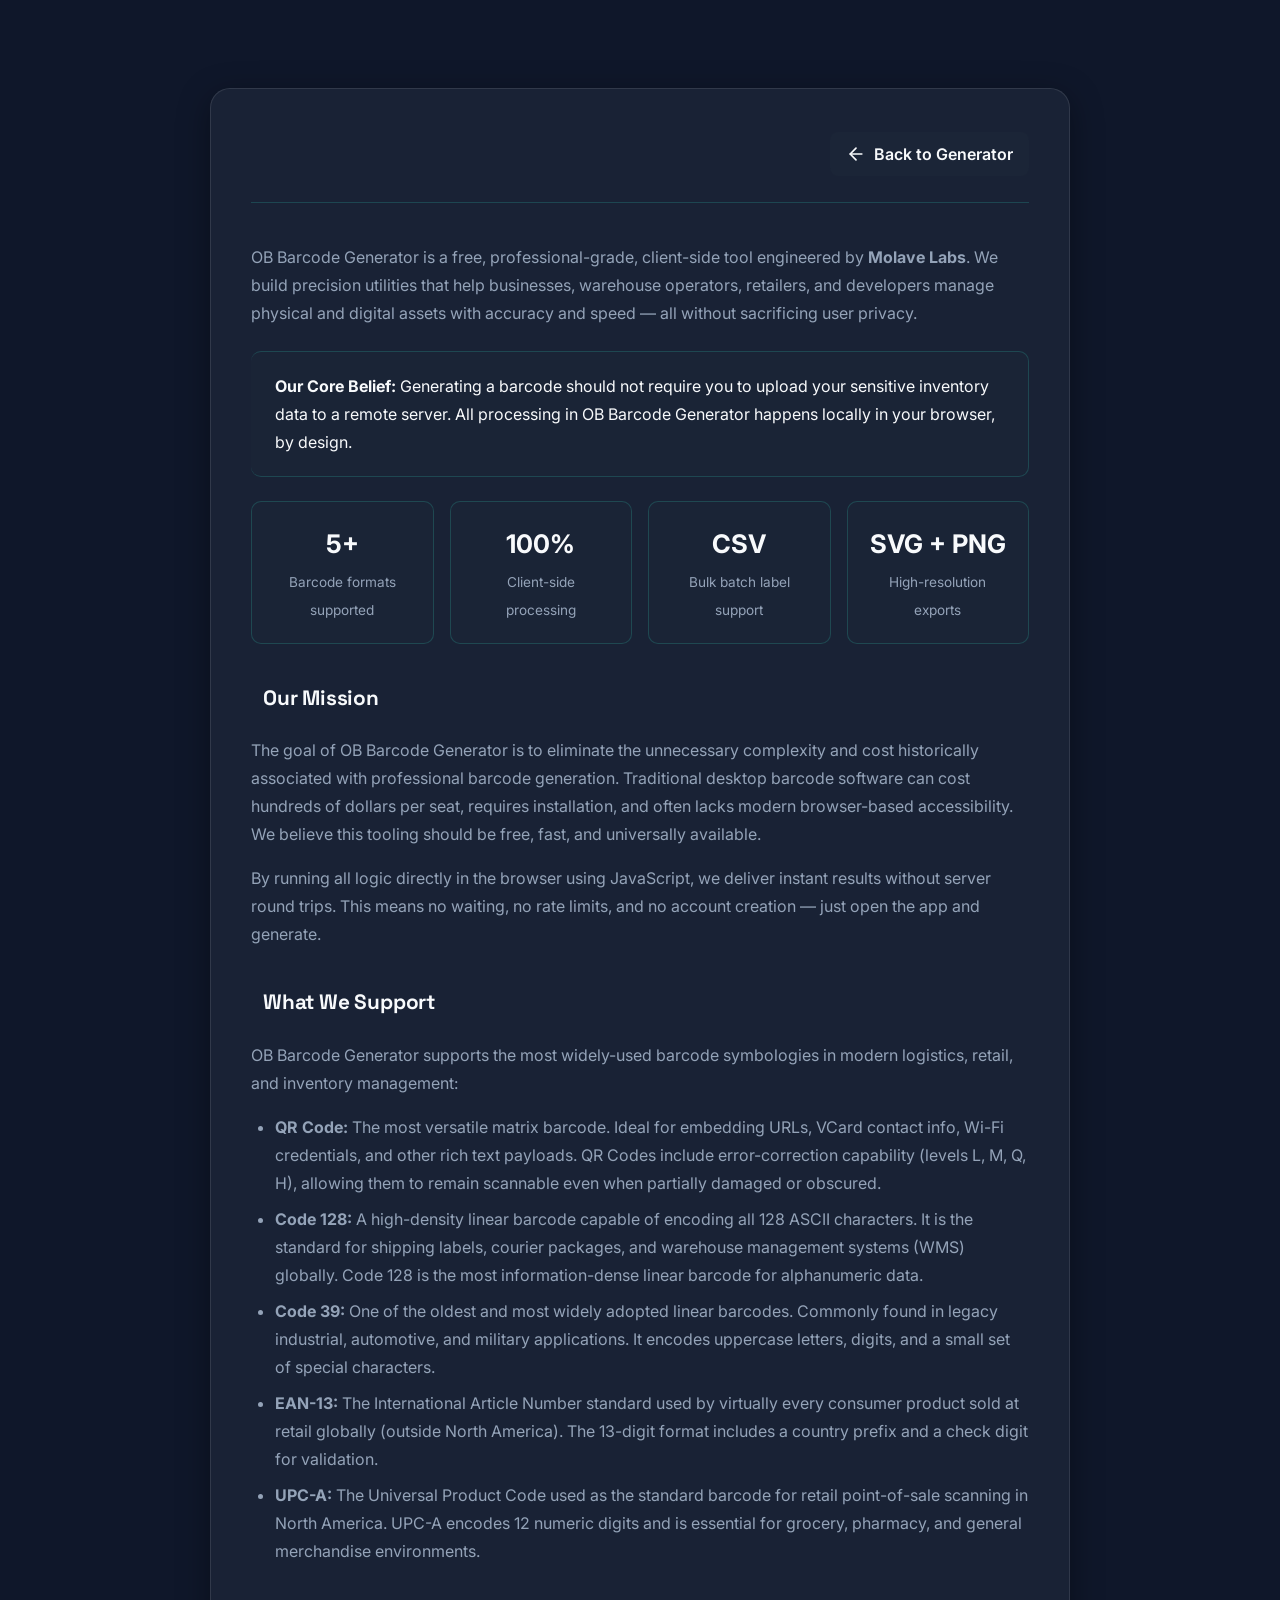
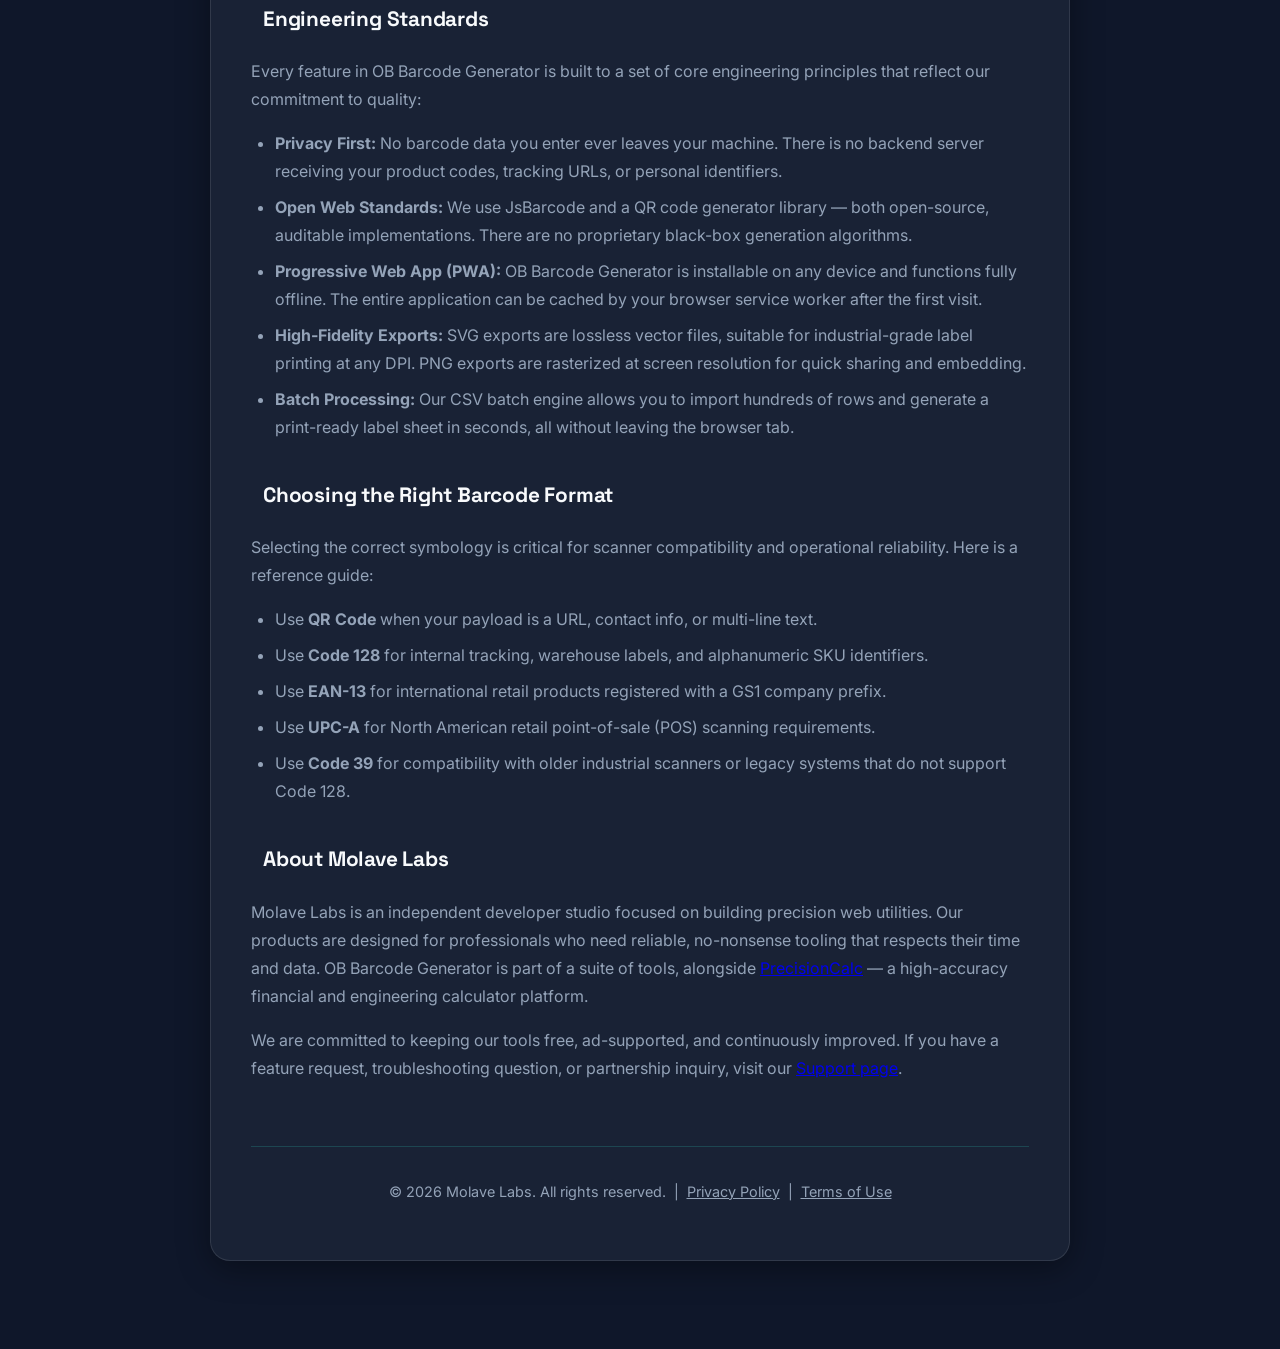
==== commit a632865c: "fix: AdSense compliance - Consent Mode v2, fix ad slot guards, expand JSON-LD, defer scripts, CLS fi" ====
--- a/about.html
+++ b/about.html
@@ -11,22 +11,20 @@
             }
         })();
     </script>
-    
     <meta charset="UTF-8">
     <meta name="viewport" content="width=device-width, initial-scale=1.0" />
-    <meta name="google-adsense-account" content="ca-pub-9907028021598445" />
+    <meta name="description" content="Learn about OB Barcode Generator — a free, privacy-first barcode tool by Molave Labs. Supports QR Code, Code 128, EAN-13, UPC-A and more." />
     <title>About Us | OB Barcode Generator</title>
     <link rel="preconnect" href="https://fonts.googleapis.com">
     <link rel="preconnect" href="https://fonts.gstatic.com" crossorigin>
     <link href="https://fonts.googleapis.com/css2?family=Inter:wght@400;500;600;700&family=Space+Grotesk:wght@600;700&display=swap" rel="stylesheet">
     <link rel="stylesheet" href="styles.css" />
-    <script async src="https://pagead2.googlesyndication.com/pagead/js/adsbygoogle.js?client=ca-pub-9907028021598445" crossorigin="anonymous"></script>
     <style>
         .page-content {
-            max-width: 800px;
-            margin: 4rem auto;
+            max-width: 860px;
+            margin: 3rem auto;
             padding: 2.5rem;
-            line-height: 1.7;
+            line-height: 1.75;
         }
         .privacy-nav {
             display: flex;
@@ -61,29 +59,64 @@
             transform: translateX(-4px);
         }
         h2 {
-            margin-top: 2rem;
-            font-size: 1.25rem;
+            margin-top: 2.25rem;
+            font-size: 1.3rem;
             color: var(--ink);
             border-left: 4px solid var(--primary);
             padding-left: 12px;
         }
-        p, ul, li { margin-bottom: 1rem; color: var(--muted); }
+        h3 {
+            margin-top: 1.5rem;
+            font-size: 1.05rem;
+            color: var(--ink);
+        }
+        p { margin-bottom: 1rem; color: var(--muted); }
+        ul, ol { margin-bottom: 1rem; padding-left: 1.5rem; color: var(--muted); }
+        li { margin-bottom: 0.5rem; }
+        .highlight-box {
+            background: var(--panel-soft);
+            border: 1px solid var(--border);
+            border-left: 4px solid var(--primary);
+            padding: 1.25rem 1.5rem;
+            border-radius: 10px;
+            margin: 1.5rem 0;
+        }
+        .stat-grid {
+            display: grid;
+            grid-template-columns: repeat(auto-fit, minmax(160px, 1fr));
+            gap: 1rem;
+            margin: 1.5rem 0;
+        }
+        .stat-box {
+            background: var(--panel-soft);
+            border: 1px solid var(--border);
+            border-radius: 10px;
+            padding: 1.25rem;
+            text-align: center;
+        }
+        .stat-box strong {
+            display: block;
+            font-size: 1.6rem;
+            color: var(--primary);
+        }
+        .stat-box span {
+            font-size: 0.85rem;
+            color: var(--muted);
+        }
         .footer-note {
             margin-top: 4rem;
             padding-top: 2rem;
             border-top: 1px solid var(--border);
             font-size: 0.9rem;
             text-align: center;
+            color: var(--muted);
         }
     </style>
     <script>
         document.addEventListener('DOMContentLoaded', () => {
             const isDark = document.documentElement.classList.contains('dark');
-            if (isDark) {
-                document.body.classList.add('dark');
-            } else {
-                document.body.classList.remove('dark');
-            }
+            if (isDark) { document.body.classList.add('dark'); }
+            else { document.body.classList.remove('dark'); }
         });
     </script>
 </head>
@@ -91,28 +124,69 @@
     <main class="page-content card">
         <nav class="privacy-nav">
             <h1>About Us</h1>
-            <a href="index.html" class="back-link"><svg width="20" height="20" viewBox="0 0 24 24" fill="none" stroke="currentColor" stroke-width="2" stroke-linecap="round" stroke-linejoin="round"><line x1="19" y1="12" x2="5" y2="12"></line><polyline points="12 19 5 12 12 5"></polyline></svg> Back to Generator</a>
+            <a href="index.html" class="back-link">
+                <svg width="20" height="20" viewBox="0 0 24 24" fill="none" stroke="currentColor" stroke-width="2" stroke-linecap="round" stroke-linejoin="round"><line x1="19" y1="12" x2="5" y2="12"></line><polyline points="12 19 5 12 12 5"></polyline></svg>
+                Back to Generator
+            </a>
         </nav>
-                <section>
-            <p>OB Barcode Generator is a high-performance, client-side tool engineered by <strong>Molave Labs</strong>. We focus on bridge-building utilities that help businesses, warehouses, and developers manage physical assets with digital precision.</p>
+
+        <section>
+            <p>OB Barcode Generator is a free, professional-grade, client-side tool engineered by <strong>Molave Labs</strong>. We build precision utilities that help businesses, warehouse operators, retailers, and developers manage physical and digital assets with accuracy and speed — all without sacrificing user privacy.</p>
+
+            <div class="highlight-box">
+                <strong>Our Core Belief:</strong> Generating a barcode should not require you to upload your sensitive inventory data to a remote server. All processing in OB Barcode Generator happens locally in your browser, by design.
+            </div>
+
+            <div class="stat-grid">
+                <div class="stat-box"><strong>5+</strong><span>Barcode formats supported</span></div>
+                <div class="stat-box"><strong>100%</strong><span>Client-side processing</span></div>
+                <div class="stat-box"><strong>CSV</strong><span>Bulk batch label support</span></div>
+                <div class="stat-box"><strong>SVG + PNG</strong><span>High-resolution exports</span></div>
+            </div>
 
             <h2>Our Mission</h2>
-            <p>Our goal is to eliminate the unnecessary complexity often associated with professional barcode generation. By processing all data locally in the browser, we provide a secure, fast, and free alternative to expensive desktop software.</p>
+            <p>The goal of OB Barcode Generator is to eliminate the unnecessary complexity and cost historically associated with professional barcode generation. Traditional desktop barcode software can cost hundreds of dollars per seat, requires installation, and often lacks modern browser-based accessibility. We believe this tooling should be free, fast, and universally available.</p>
+            <p>By running all logic directly in the browser using JavaScript, we deliver instant results without server round trips. This means no waiting, no rate limits, and no account creation — just open the app and generate.</p>
+
+            <h2>What We Support</h2>
+            <p>OB Barcode Generator supports the most widely-used barcode symbologies in modern logistics, retail, and inventory management:</p>
+            <ul>
+                <li><strong>QR Code:</strong> The most versatile matrix barcode. Ideal for embedding URLs, VCard contact info, Wi-Fi credentials, and other rich text payloads. QR Codes include error-correction capability (levels L, M, Q, H), allowing them to remain scannable even when partially damaged or obscured.</li>
+                <li><strong>Code 128:</strong> A high-density linear barcode capable of encoding all 128 ASCII characters. It is the standard for shipping labels, courier packages, and warehouse management systems (WMS) globally. Code 128 is the most information-dense linear barcode for alphanumeric data.</li>
+                <li><strong>Code 39:</strong> One of the oldest and most widely adopted linear barcodes. Commonly found in legacy industrial, automotive, and military applications. It encodes uppercase letters, digits, and a small set of special characters.</li>
+                <li><strong>EAN-13:</strong> The International Article Number standard used by virtually every consumer product sold at retail globally (outside North America). The 13-digit format includes a country prefix and a check digit for validation.</li>
+                <li><strong>UPC-A:</strong> The Universal Product Code used as the standard barcode for retail point-of-sale scanning in North America. UPC-A encodes 12 numeric digits and is essential for grocery, pharmacy, and general merchandise environments.</li>
+            </ul>
 
             <h2>Engineering Standards</h2>
+            <p>Every feature in OB Barcode Generator is built to a set of core engineering principles that reflect our commitment to quality:</p>
             <ul>
-                <li><strong>Privacy First:</strong> No data leaves your machine during generation.</li>
-                <li><strong>Open Standards:</strong> We utilize industry-standard symbologies (Code 128, UPC, QR).</li>
-                <li><strong>Accessibility:</strong> Built with modern web standards (PWA) for use on any device.</li>
+                <li><strong>Privacy First:</strong> No barcode data you enter ever leaves your machine. There is no backend server receiving your product codes, tracking URLs, or personal identifiers.</li>
+                <li><strong>Open Web Standards:</strong> We use JsBarcode and a QR code generator library — both open-source, auditable implementations. There are no proprietary black-box generation algorithms.</li>
+                <li><strong>Progressive Web App (PWA):</strong> OB Barcode Generator is installable on any device and functions fully offline. The entire application can be cached by your browser service worker after the first visit.</li>
+                <li><strong>High-Fidelity Exports:</strong> SVG exports are lossless vector files, suitable for industrial-grade label printing at any DPI. PNG exports are rasterized at screen resolution for quick sharing and embedding.</li>
+                <li><strong>Batch Processing:</strong> Our CSV batch engine allows you to import hundreds of rows and generate a print-ready label sheet in seconds, all without leaving the browser tab.</li>
             </ul>
 
-            <p>Part of the <a href="https://chessbotbuddies.org" target="_blank">ChessBotBuddies</a> developer network.</p>
+            <h2>Choosing the Right Barcode Format</h2>
+            <p>Selecting the correct symbology is critical for scanner compatibility and operational reliability. Here is a reference guide:</p>
+            <ul>
+                <li>Use <strong>QR Code</strong> when your payload is a URL, contact info, or multi-line text.</li>
+                <li>Use <strong>Code 128</strong> for internal tracking, warehouse labels, and alphanumeric SKU identifiers.</li>
+                <li>Use <strong>EAN-13</strong> for international retail products registered with a GS1 company prefix.</li>
+                <li>Use <strong>UPC-A</strong> for North American retail point-of-sale (POS) scanning requirements.</li>
+                <li>Use <strong>Code 39</strong> for compatibility with older industrial scanners or legacy systems that do not support Code 128.</li>
+            </ul>
+
+            <h2>About Molave Labs</h2>
+            <p>Molave Labs is an independent developer studio focused on building precision web utilities. Our products are designed for professionals who need reliable, no-nonsense tooling that respects their time and data. OB Barcode Generator is part of a suite of tools, alongside <a href="https://precision-calc.com/" target="_blank" rel="noopener">PrecisionCalc</a> — a high-accuracy financial and engineering calculator platform.</p>
+            <p>We are committed to keeping our tools free, ad-supported, and continuously improved. If you have a feature request, troubleshooting question, or partnership inquiry, visit our <a href="support.html">Support page</a>.</p>
         </section>
+
         <div class="footer-note">
-            <p>&copy; 2026 Molave Labs. All rights reserved.</p>
+            <p>&copy; 2026 Molave Labs. All rights reserved. &nbsp;|&nbsp; <a href="privacy.html" style="color:var(--primary);">Privacy Policy</a> &nbsp;|&nbsp; <a href="terms.html" style="color:var(--primary);">Terms of Use</a></p>
         </div>
     </main>
-    <script src="app.js"></script>
-    
+    <script src="app.js" defer></script>
 </body>
 </html>
--- a/styles.css
+++ b/styles.css
@@ -108,7 +108,7 @@
 
 .dashboard-col:nth-child(1) { grid-column: 1; grid-row: 1; }
 .dashboard-col:nth-child(2) { grid-column: 2; grid-row: 1; }
-.dashboard-col:nth-child(3) { grid-column: 3; grid-row: 1; }
+.dashboard-col:nth-child(3) { grid-column: 3; grid-row: 1 / span 3; }
 
 .dashboard-col {
   display: flex;
@@ -333,13 +333,16 @@
 /* Multiplex Ad */
 .dashboard-multiplex-ad {
   grid-column: 1 / 3;
-  grid-row: 3;
+  grid-row: 2;
   width: 100%;
   min-height: 100px;
   padding: 0;
   background: var(--panel-soft);
   border-radius: 12px;
 }
+
+.dashboard-format-card { grid-column: 1; grid-row: 3; }
+.dashboard-client-card { grid-column: 2; grid-row: 3; }
 
 /* Footer */
 .app-footer {
@@ -389,32 +392,67 @@
   border: 2px dashed var(--border);
 }
 
-.promo-card {
-  display: block;
+/* Professional Promo Cards */
+.promo-card-v2 {
+  position: relative;
+  display: flex;
+  flex-direction: column;
+  align-items: center;
+  text-align: center;
+  padding: 32px 20px 24px;
+  background: var(--panel);
+  border: 1px solid var(--accent);
+  border-radius: 20px;
   text-decoration: none;
   color: inherit;
-  text-align: center;
-  border: 1px solid var(--accent);
-  position: relative;
   overflow: hidden;
-}
-
-.promo-img {
-  width: 120px;
-  margin: 0 auto 16px;
-}
-
-.badge {
+  transition: all 0.2s ease;
+  margin-bottom: 12px;
+}
+.promo-card-v2:hover {
+  transform: translateY(-4px);
+  box-shadow: 0 12px 40px rgba(0,0,0,0.4);
+  border-color: #fff;
+}
+.promo-card-v2.featured { border-color: #f59e0b; }
+.promo-card-v2.featured .ribbon { background: #f59e0b; color: #000; }
+
+.promo-title {
+  font-family: 'Space Grotesk', sans-serif;
+  font-size: 1.15rem;
+  font-weight: 700;
+  margin-bottom: 20px;
+}
+.promo-asset {
+  width: 100px;
+  height: 100px;
+  display: flex;
+  align-items: center;
+  justify-content: center;
+  margin-bottom: 20px;
+  background: rgba(255,255,255,0.05);
+  border-radius: 12px;
+}
+.promo-asset img {
+  max-width: 80%;
+  max-height: 80%;
+  object-fit: contain;
+}
+.ribbon {
   position: absolute;
-  top: 12px;
-  right: -30px;
+  top: 15px;
+  right: -35px;
   background: var(--accent);
   color: #0f172a;
-  padding: 4px 40px;
-  font-size: 0.7rem;
-  font-weight: 800;
+  padding: 4px 45px;
+  font-size: 0.65rem;
+  font-weight: 900;
+  text-transform: uppercase;
+  letter-spacing: 0.05em;
   transform: rotate(45deg);
-}
+  box-shadow: 0 2px 10px rgba(0,0,0,0.3);
+}
+
 
 .legal-sm p {
   font-size: 0.8rem;
@@ -522,7 +560,9 @@
   }
   .dashboard-col:nth-child(1),
   .dashboard-col:nth-child(2),
-  .dashboard-col:nth-child(3) {
+  .dashboard-col:nth-child(3),
+  .dashboard-format-card,
+  .dashboard-client-card {
     grid-column: auto;
     grid-row: auto;
   }
@@ -545,6 +585,8 @@
   .dashboard-col:nth-child(1),
   .dashboard-col:nth-child(2),
   .dashboard-col:nth-child(3),
+  .dashboard-format-card,
+  .dashboard-client-card,
   .dashboard-multiplex-ad {
     grid-column: auto;
     grid-row: auto;
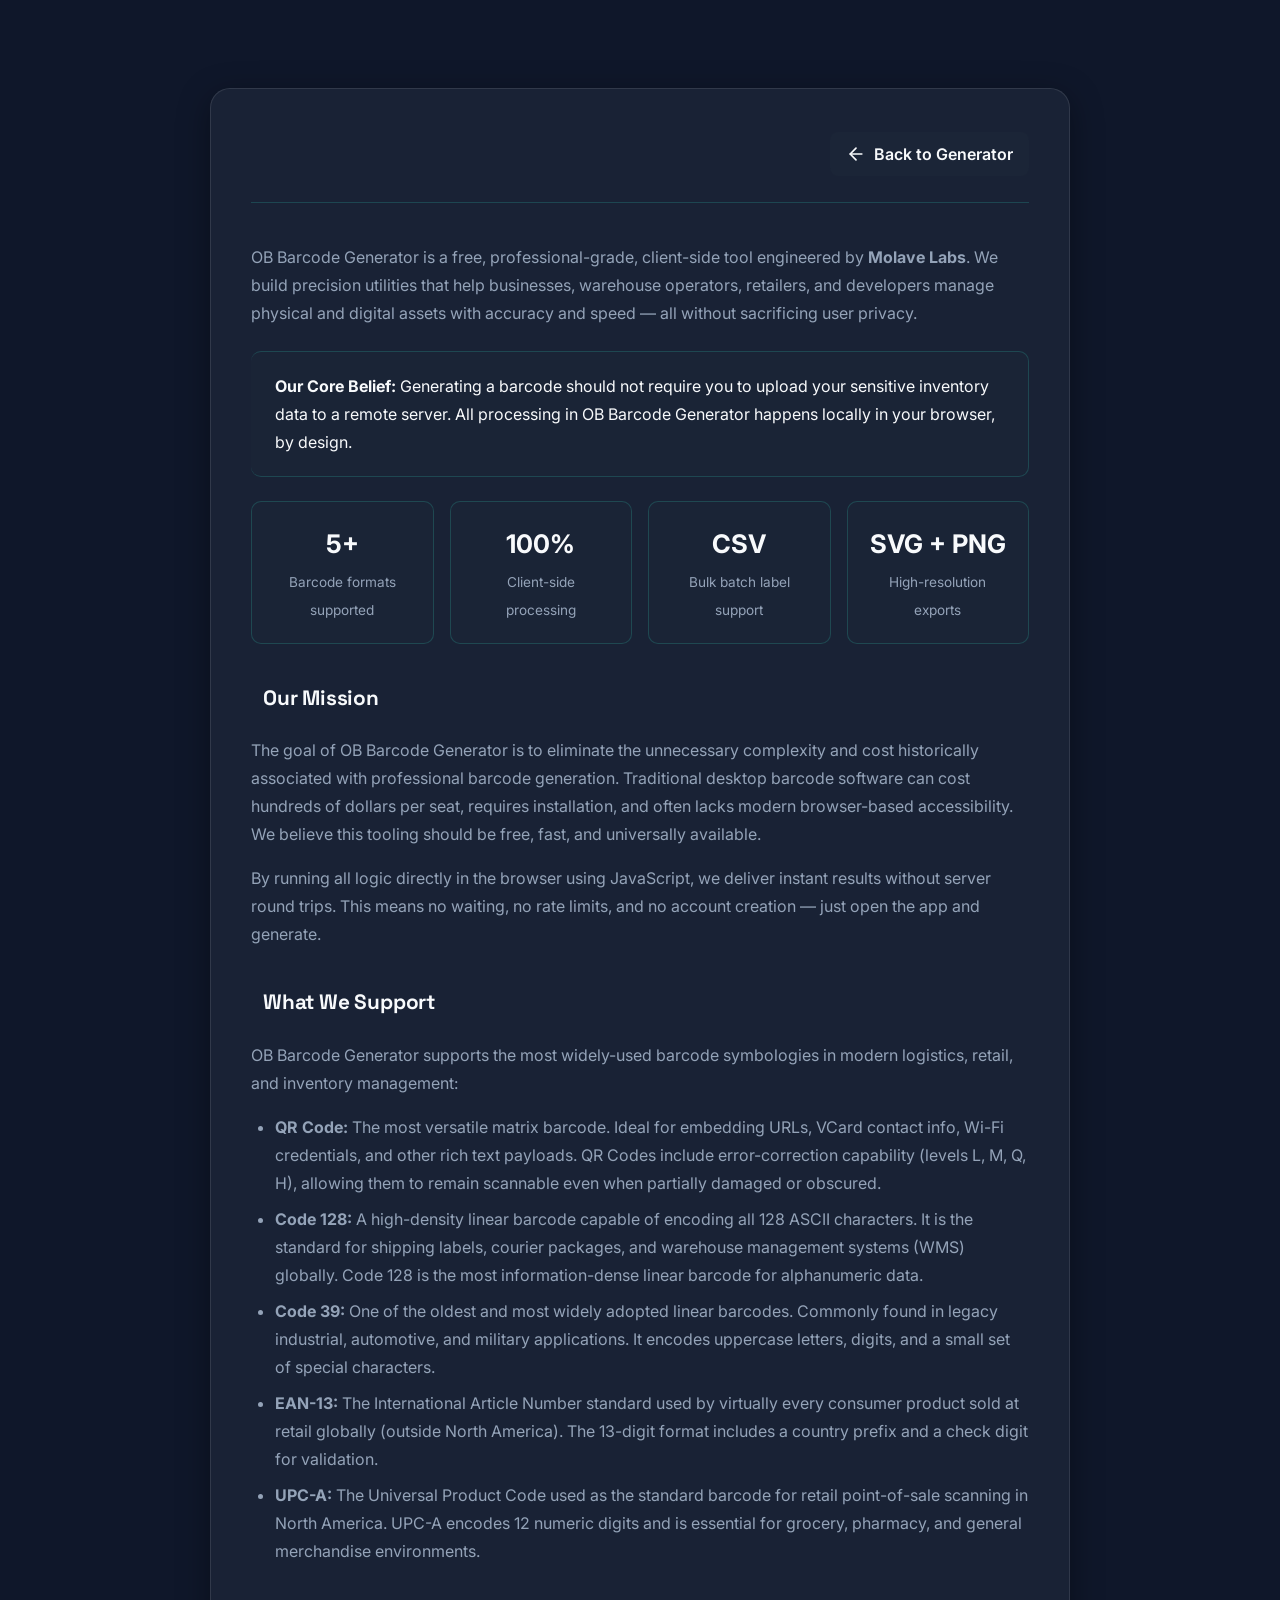
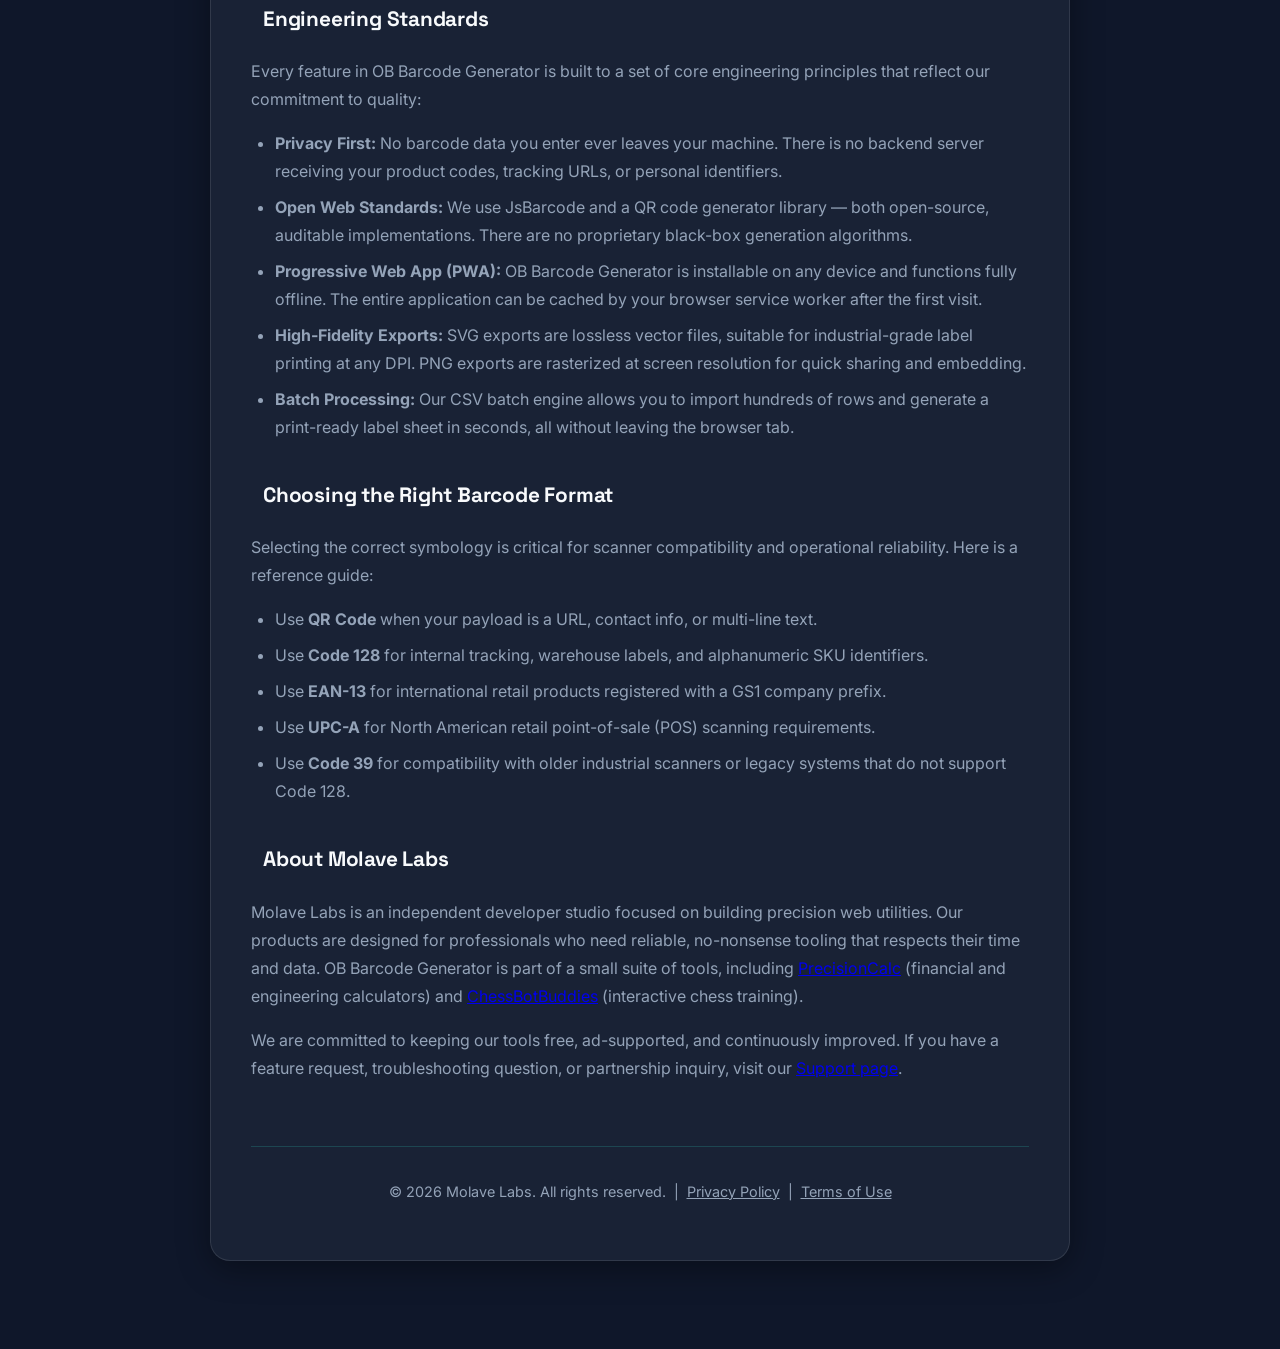
==== commit 09bb9ed3: "fix: de-clutter ad sidebar and add crawl files for AdSense review Replace ad-styled "Sponsored"/"Fea" ====
--- a/about.html
+++ b/about.html
@@ -179,7 +179,7 @@
             </ul>
 
             <h2>About Molave Labs</h2>
-            <p>Molave Labs is an independent developer studio focused on building precision web utilities. Our products are designed for professionals who need reliable, no-nonsense tooling that respects their time and data. OB Barcode Generator is part of a suite of tools, alongside <a href="https://precision-calc.com/" target="_blank" rel="noopener">PrecisionCalc</a> — a high-accuracy financial and engineering calculator platform.</p>
+            <p>Molave Labs is an independent developer studio focused on building precision web utilities. Our products are designed for professionals who need reliable, no-nonsense tooling that respects their time and data. OB Barcode Generator is part of a small suite of tools, including <a href="https://precision-calc.com/" target="_blank" rel="noopener">PrecisionCalc</a> (financial and engineering calculators) and <a href="https://chessbotbuddies.org" target="_blank" rel="noopener">ChessBotBuddies</a> (interactive chess training).</p>
             <p>We are committed to keeping our tools free, ad-supported, and continuously improved. If you have a feature request, troubleshooting question, or partnership inquiry, visit our <a href="support.html">Support page</a>.</p>
         </section>
 
--- a/styles.css
+++ b/styles.css
@@ -382,6 +382,21 @@
   color: var(--accent);
 }
 
+.more-from-molave {
+  color: var(--muted);
+  font-size: 0.85rem;
+  margin: 0;
+}
+
+.more-from-molave a {
+  color: var(--muted);
+  text-decoration: underline;
+}
+
+.more-from-molave a:hover {
+  color: var(--accent);
+}
+
 /* Ad Placeholders */
 .ad-sidebar {
   min-height: 600px;
@@ -392,66 +407,6 @@
   border: 2px dashed var(--border);
 }
 
-/* Professional Promo Cards */
-.promo-card-v2 {
-  position: relative;
-  display: flex;
-  flex-direction: column;
-  align-items: center;
-  text-align: center;
-  padding: 32px 20px 24px;
-  background: var(--panel);
-  border: 1px solid var(--accent);
-  border-radius: 20px;
-  text-decoration: none;
-  color: inherit;
-  overflow: hidden;
-  transition: all 0.2s ease;
-  margin-bottom: 12px;
-}
-.promo-card-v2:hover {
-  transform: translateY(-4px);
-  box-shadow: 0 12px 40px rgba(0,0,0,0.4);
-  border-color: #fff;
-}
-.promo-card-v2.featured { border-color: #f59e0b; }
-.promo-card-v2.featured .ribbon { background: #f59e0b; color: #000; }
-
-.promo-title {
-  font-family: 'Space Grotesk', sans-serif;
-  font-size: 1.15rem;
-  font-weight: 700;
-  margin-bottom: 20px;
-}
-.promo-asset {
-  width: 100px;
-  height: 100px;
-  display: flex;
-  align-items: center;
-  justify-content: center;
-  margin-bottom: 20px;
-  background: rgba(255,255,255,0.05);
-  border-radius: 12px;
-}
-.promo-asset img {
-  max-width: 80%;
-  max-height: 80%;
-  object-fit: contain;
-}
-.ribbon {
-  position: absolute;
-  top: 15px;
-  right: -35px;
-  background: var(--accent);
-  color: #0f172a;
-  padding: 4px 45px;
-  font-size: 0.65rem;
-  font-weight: 900;
-  text-transform: uppercase;
-  letter-spacing: 0.05em;
-  transform: rotate(45deg);
-  box-shadow: 0 2px 10px rgba(0,0,0,0.3);
-}
 
 
 .legal-sm p {
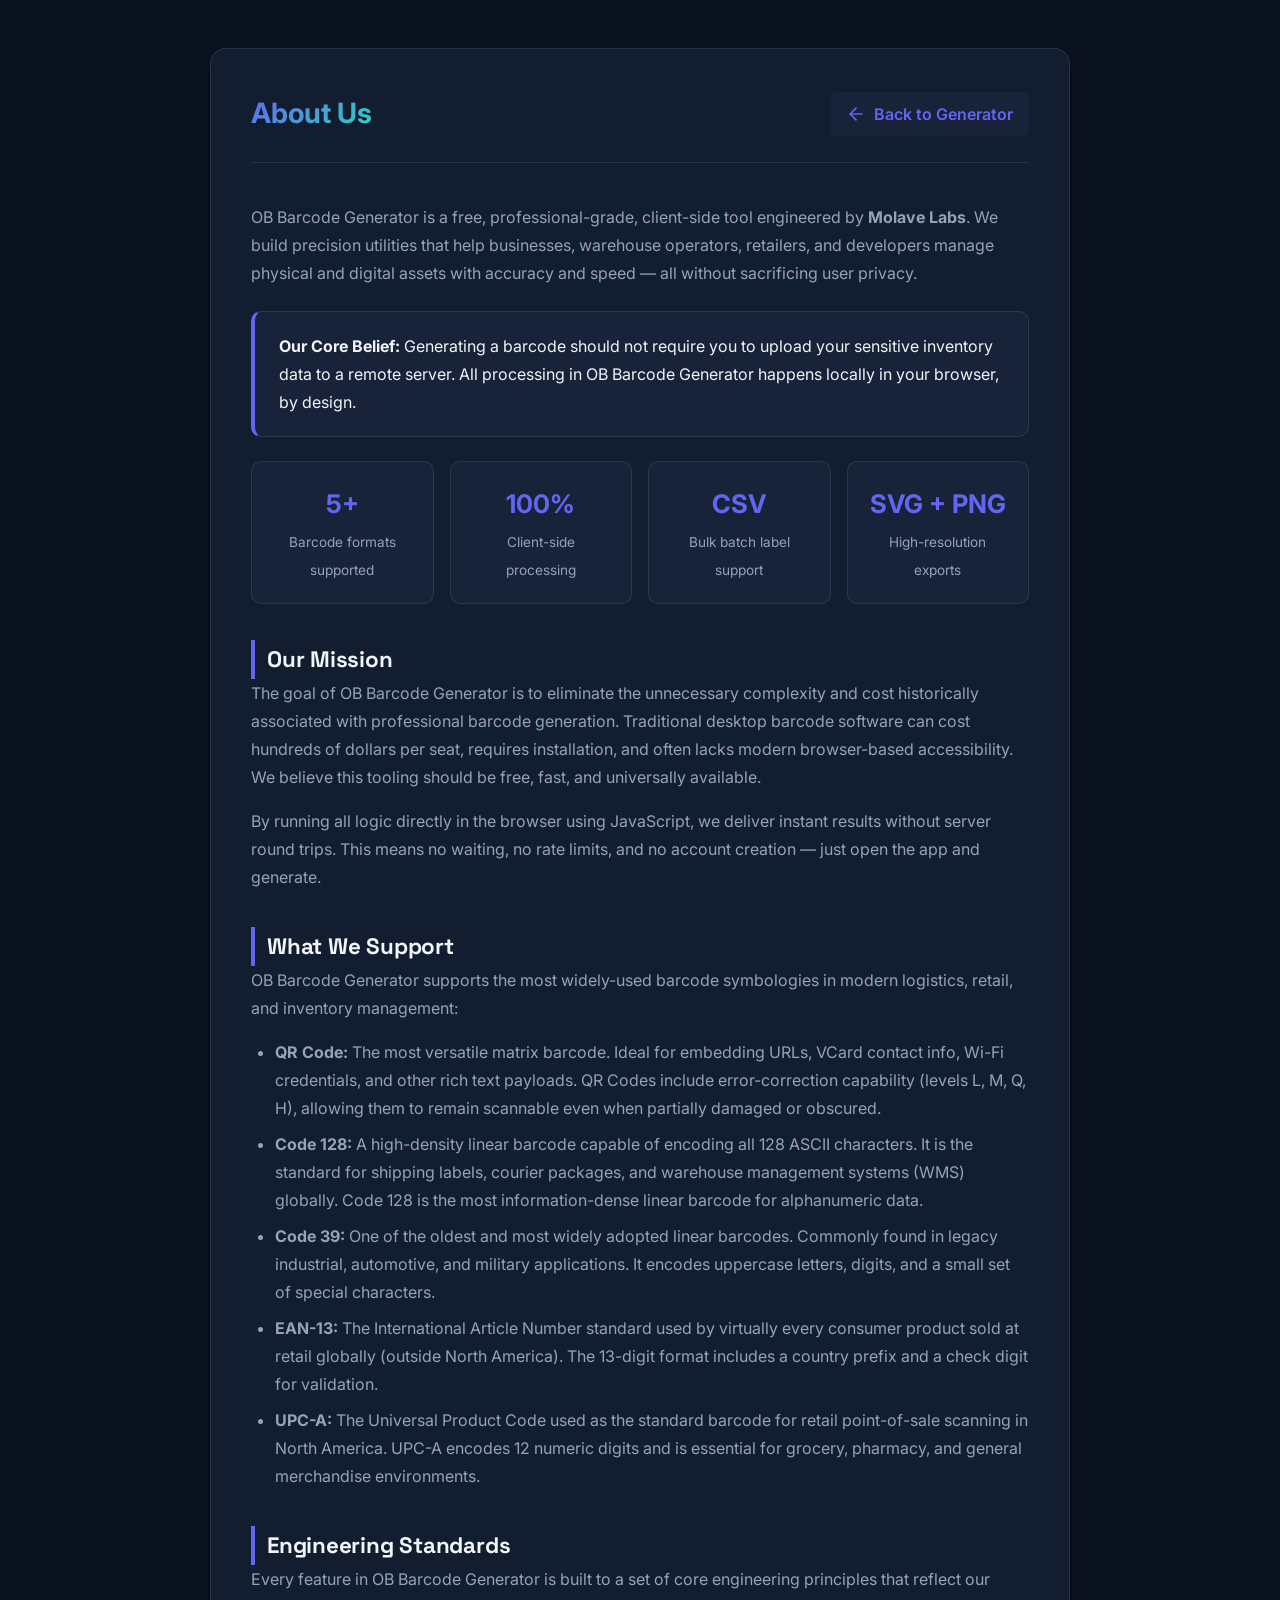
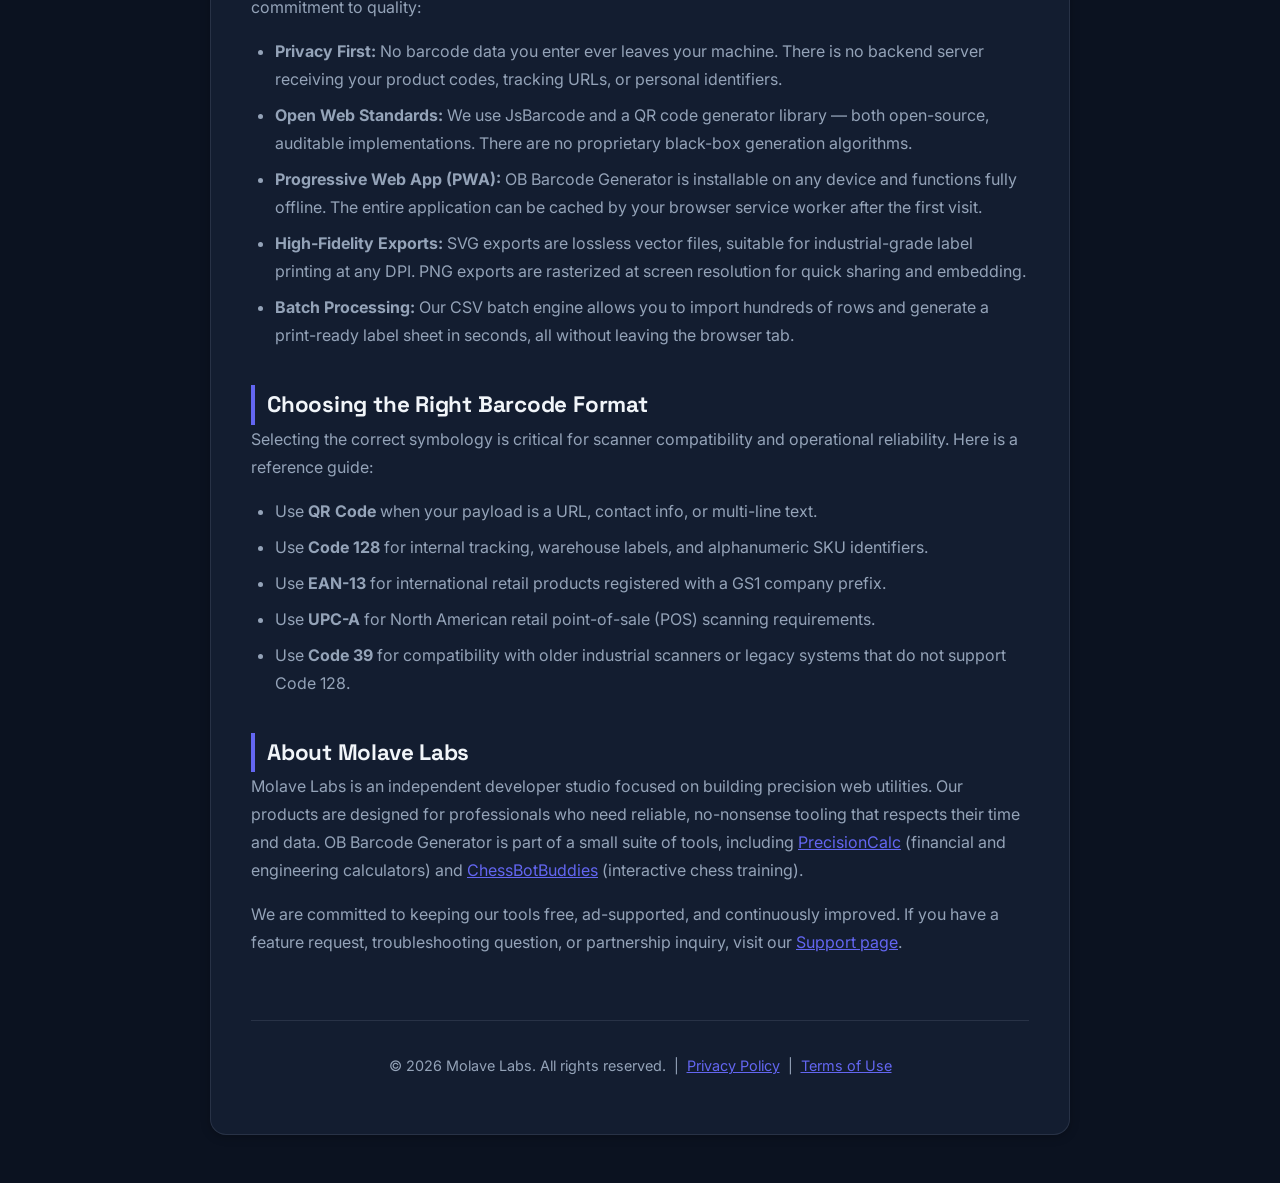
==== commit 934d1aa7: "feat: redesign for usability/retention, fix mobile overflow, add mailing label creator Restructure t" ====
--- a/about.html
+++ b/about.html
@@ -37,7 +37,7 @@
         .privacy-nav h1 {
             margin: 0;
             font-size: 1.75rem;
-            background: linear-gradient(135deg, var(--primary), var(--secondary));
+            background: linear-gradient(135deg, var(--accent), var(--teal));
             -webkit-background-clip: text;
             -webkit-text-fill-color: transparent;
         }
@@ -45,7 +45,7 @@
             display: inline-flex;
             align-items: center;
             gap: 8px;
-            color: var(--primary);
+            color: var(--accent);
             text-decoration: none;
             font-weight: 600;
             padding: 8px 16px;
@@ -54,7 +54,7 @@
             transition: all 0.2s ease;
         }
         .back-link:hover {
-            background: var(--primary);
+            background: var(--accent);
             color: white;
             transform: translateX(-4px);
         }
@@ -62,7 +62,7 @@
             margin-top: 2.25rem;
             font-size: 1.3rem;
             color: var(--ink);
-            border-left: 4px solid var(--primary);
+            border-left: 4px solid var(--accent);
             padding-left: 12px;
         }
         h3 {
@@ -76,7 +76,7 @@
         .highlight-box {
             background: var(--panel-soft);
             border: 1px solid var(--border);
-            border-left: 4px solid var(--primary);
+            border-left: 4px solid var(--accent);
             padding: 1.25rem 1.5rem;
             border-radius: 10px;
             margin: 1.5rem 0;
@@ -97,7 +97,7 @@
         .stat-box strong {
             display: block;
             font-size: 1.6rem;
-            color: var(--primary);
+            color: var(--accent);
         }
         .stat-box span {
             font-size: 0.85rem;
@@ -184,7 +184,7 @@
         </section>
 
         <div class="footer-note">
-            <p>&copy; 2026 Molave Labs. All rights reserved. &nbsp;|&nbsp; <a href="privacy.html" style="color:var(--primary);">Privacy Policy</a> &nbsp;|&nbsp; <a href="terms.html" style="color:var(--primary);">Terms of Use</a></p>
+            <p>&copy; 2026 Molave Labs. All rights reserved. &nbsp;|&nbsp; <a href="privacy.html" style="color:var(--accent);">Privacy Policy</a> &nbsp;|&nbsp; <a href="terms.html" style="color:var(--accent);">Terms of Use</a></p>
         </div>
     </main>
     <script src="app.js" defer></script>
--- a/styles.css
+++ b/styles.css
@@ -1,31 +1,36 @@
 :root {
-  --bg: #0f172a;
-  --panel: rgba(30, 41, 59, 0.7);
-  --panel-soft: rgba(30, 41, 59, 0.4);
-  --border: rgba(45, 212, 191, 0.2);
-  --accent: #2dd4bf;
-  --accent-hover: #14b8a6;
-  --ink: #f8fafc;
+  --bg: #0b1220;
+  --bg-soft: #0f1828;
+  --panel: #131d30;
+  --panel-soft: #18233a;
+  --border: rgba(148, 163, 184, 0.16);
+  --accent: #6366f1;
+  --accent-hover: #818cf8;
+  --accent-ink: #ffffff;
+  --teal: #2dd4bf;
+  --ink: #f1f5f9;
   --muted: #94a3b8;
   --danger: #f43f5e;
-  --shadow: 0 8px 32px 0 rgba(0, 0, 0, 0.37);
-  --glass-border: 1px solid rgba(255, 255, 255, 0.1);
-}
-
-body.dark {
-  /* Dark is default */
+  --shadow: 0 8px 28px 0 rgba(0, 0, 0, 0.35);
+  --shadow-sm: 0 2px 10px 0 rgba(0, 0, 0, 0.25);
+  --radius: 16px;
+  --radius-sm: 10px;
 }
 
 body:not(.dark) {
-  --bg: #f8fafc;
-  --panel: rgba(255, 255, 255, 0.8);
-  --panel-soft: rgba(255, 255, 255, 0.5);
-  --border: rgba(15, 118, 110, 0.1);
-  --accent: #0f766e;
-  --accent-hover: #0d9488;
-  --ink: #1e293b;
+  --bg: #f4f6fb;
+  --bg-soft: #eef1f8;
+  --panel: #ffffff;
+  --panel-soft: #f1f4fa;
+  --border: rgba(15, 23, 42, 0.08);
+  --accent: #4f46e5;
+  --accent-hover: #4338ca;
+  --accent-ink: #ffffff;
+  --teal: #0f766e;
+  --ink: #0f172a;
   --muted: #64748b;
-  --glass-border: 1px solid rgba(0, 0, 0, 0.05);
+  --shadow: 0 8px 28px 0 rgba(15, 23, 42, 0.08);
+  --shadow-sm: 0 2px 10px 0 rgba(15, 23, 42, 0.06);
 }
 
 * {
@@ -39,24 +44,29 @@
   background-color: var(--bg);
   color: var(--ink);
   line-height: 1.5;
-  transition: background-color 0.5s cubic-bezier(0.4, 0, 0.2, 1), color 0.5s cubic-bezier(0.4, 0, 0.2, 1);
+  transition: background-color 0.3s ease, color 0.3s ease;
   min-height: 100vh;
   display: flex;
   flex-direction: column;
 }
 
 .container {
-  max-width: 1400px;
+  max-width: 1280px;
   margin: 0 auto;
   padding: 0 24px;
 }
 
+a { color: var(--accent); }
+
+kbd {
+  font-family: inherit;
+}
+
 /* Header */
 .app-header {
-  padding: 24px 0;
-  border-bottom: var(--glass-border);
-  background: var(--panel-soft);
-  backdrop-filter: blur(10px);
+  padding: 16px 0;
+  border-bottom: 1px solid var(--border);
+  background: var(--panel);
   position: sticky;
   top: 0;
   z-index: 100;
@@ -66,92 +76,179 @@
   display: flex;
   justify-content: space-between;
   align-items: center;
+  gap: 24px;
 }
 
 .brand {
   display: flex;
   align-items: center;
   gap: 12px;
+  flex-shrink: 0;
 }
 
 .logo {
-  height: 32px;
+  height: 30px;
   width: auto;
   border-radius: 6px;
 }
 
 .brand h1 {
   font-family: 'Space Grotesk', sans-serif;
-  font-size: 1.5rem;
+  font-size: 1.3rem;
   letter-spacing: -0.02em;
 }
 
+.header-nav {
+  display: flex;
+  gap: 4px;
+  flex: 1;
+  justify-content: center;
+}
+
+.header-nav a {
+  color: var(--muted);
+  text-decoration: none;
+  font-size: 0.9rem;
+  font-weight: 600;
+  padding: 8px 14px;
+  border-radius: 999px;
+  transition: background 0.15s, color 0.15s;
+}
+
+.header-nav a:hover {
+  background: var(--panel-soft);
+  color: var(--ink);
+}
+
 .header-actions {
   display: flex;
   align-items: center;
-  gap: 16px;
-}
-
-/* Dashboard Grid */
-.dashboard {
+  gap: 12px;
+  flex-shrink: 0;
+}
+
+/* Page layout */
+.page {
   flex: 1;
-  padding: 40px 0;
-}
-
-.dashboard-grid {
+  padding: 32px 0 56px;
+}
+
+.page-layout {
   display: grid;
-  grid-template-columns: repeat(3, 1fr);
-  grid-template-rows: auto auto;
-  gap: 20px;
+  grid-template-columns: minmax(0, 1fr) 320px;
+  gap: 24px;
   align-items: start;
 }
 
-.dashboard-col:nth-child(1) { grid-column: 1; grid-row: 1; }
-.dashboard-col:nth-child(2) { grid-column: 2; grid-row: 1; }
-.dashboard-col:nth-child(3) { grid-column: 3; grid-row: 1 / span 3; }
-
-.dashboard-col {
+.page-main {
   display: flex;
   flex-direction: column;
-  gap: 20px;
+  gap: 24px;
+  min-width: 0;
+}
+
+.page-sidebar {
+  display: flex;
+  flex-direction: column;
+  gap: 24px;
+  position: sticky;
+  top: 88px;
+  min-width: 0;
 }
 
 /* Cards */
 .card {
   background: var(--panel);
-  backdrop-filter: blur(16px);
-  border: var(--glass-border);
-  border-radius: 20px;
+  border: 1px solid var(--border);
+  border-radius: var(--radius);
   padding: 24px;
-  box-shadow: var(--shadow);
-  transition: transform 0.2s, box-shadow 0.2s, background-color 0.5s cubic-bezier(0.4, 0, 0.2, 1), border-color 0.5s cubic-bezier(0.4, 0, 0.2, 1);
-  margin-bottom: 0;
-  animation: fadeIn 0.4s ease-out forwards;
-}
-
-.card:hover {
-  transform: translateY(-2px);
-  box-shadow: 0 12px 40px 0 rgba(0, 0, 0, 0.45);
-}
-
-.card h2, .card h3, .card h4 {
+  box-shadow: var(--shadow-sm);
+  min-width: 0;
+}
+
+.card-header {
+  margin-bottom: 20px;
+}
+
+.card h2 {
   font-family: 'Space Grotesk', sans-serif;
-  margin-bottom: 20px;
+  font-size: 1.4rem;
   letter-spacing: -0.01em;
 }
 
+.card h3 {
+  font-family: 'Space Grotesk', sans-serif;
+  font-size: 1.05rem;
+  letter-spacing: -0.01em;
+  margin-top: 24px;
+  margin-bottom: 10px;
+}
+
+.card h3:first-of-type {
+  margin-top: 0;
+}
+
+.card h4 {
+  font-family: 'Space Grotesk', sans-serif;
+  margin-bottom: 12px;
+}
+
 .subtitle {
   color: var(--muted);
   font-size: 0.9rem;
-  margin-top: -16px;
-  margin-bottom: 20px;
+  margin-top: 4px;
+}
+
+/* Workspace */
+.workspace-card {
+  border: 1px solid var(--border);
+}
+
+.quick-start-row {
+  display: flex;
+  flex-wrap: wrap;
+  align-items: center;
+  gap: 8px;
+  margin-bottom: 24px;
+  padding-bottom: 20px;
+  border-bottom: 1px solid var(--border);
+}
+
+.quick-start-label {
+  font-size: 0.85rem;
+  color: var(--muted);
+  font-weight: 600;
+  margin-right: 4px;
+}
+
+.preset {
+  padding: 6px 14px;
+  background: var(--panel-soft);
+  border: 1px solid var(--border);
+  border-radius: 999px;
+  font-size: 0.82rem;
+  font-weight: 600;
+  color: var(--ink);
+  cursor: pointer;
+  transition: all 0.15s;
+}
+
+.preset:hover {
+  border-color: var(--accent);
+  color: var(--accent);
+}
+
+.workspace-grid {
+  display: grid;
+  grid-template-columns: minmax(0, 1fr) minmax(0, 1fr);
+  gap: 32px;
 }
 
 /* Form Styles */
 input, select, textarea {
   background: var(--bg);
   border: 1px solid var(--border);
-  border-radius: 10px;
+  border-radius: var(--radius-sm);
   padding: 10px 14px;
   color: var(--ink);
   font-family: inherit;
@@ -162,7 +259,7 @@
 input:focus, select:focus, textarea:focus {
   outline: none;
   border-color: var(--accent);
-  box-shadow: 0 0 0 3px rgba(45, 212, 191, 0.1);
+  box-shadow: 0 0 0 3px rgba(99, 102, 241, 0.15);
 }
 
 .form-row, .form-grid {
@@ -175,6 +272,14 @@
   grid-template-columns: repeat(3, 1fr);
 }
 
+.field {
+  margin-bottom: 16px;
+}
+
+.field-hint {
+  margin-top: 6px;
+}
+
 .input-group {
   display: flex;
   gap: 8px;
@@ -183,9 +288,17 @@
 label {
   display: block;
   font-size: 0.85rem;
-  font-weight: 500;
+  font-weight: 600;
   margin-bottom: 6px;
   color: var(--muted);
+}
+
+.expandable-settings summary {
+  cursor: pointer;
+  font-weight: 600;
+  font-size: 0.9rem;
+  color: var(--ink);
+  padding: 4px 0;
 }
 
 .settings-grid {
@@ -195,6 +308,10 @@
   margin-top: 12px;
 }
 
+.ad-opt-in {
+  margin: 12px 0 16px;
+}
+
 .inline-config {
   display: grid;
   grid-template-columns: 1fr 1fr;
@@ -202,14 +319,100 @@
   margin-top: 16px;
 }
 
+/* Label sheets (barcode batch + mailing labels) */
+.label-sheet {
+  display: grid;
+  grid-template-columns: repeat(auto-fill, minmax(var(--label-width, 45mm), 1fr));
+  gap: 10px;
+  margin-top: 16px;
+  padding: 16px;
+  background: var(--bg);
+  border: 1px solid var(--border);
+  border-radius: var(--radius-sm);
+}
+
+.label-sheet.empty {
+  display: none;
+}
+
+.label-item {
+  background: #fff;
+  border: 1px dashed var(--border);
+  border-radius: 6px;
+  padding: 8px;
+  display: flex;
+  flex-direction: column;
+  align-items: center;
+  justify-content: center;
+  text-align: center;
+  min-height: 60px;
+}
+
+.label-item img {
+  max-width: 100%;
+  height: auto;
+}
+
+.label-item small {
+  color: #334155;
+  font-size: 0.7rem;
+  margin-top: 4px;
+  word-break: break-all;
+}
+
+.mail-label-item {
+  background: #fff;
+  color: #0f172a;
+  border: 1px dashed var(--border);
+  border-radius: 6px;
+  padding: 10px;
+  display: flex;
+  flex-direction: column;
+  justify-content: center;
+  min-height: 80px;
+}
+
+.mail-return-block {
+  font-size: 0.65rem;
+  color: #64748b;
+  margin-bottom: 6px;
+  border-bottom: 1px solid #e2e8f0;
+  padding-bottom: 4px;
+}
+
+.mail-label-body {
+  display: flex;
+  align-items: center;
+  justify-content: space-between;
+  gap: 8px;
+}
+
+.mail-address-block {
+  display: flex;
+  flex-direction: column;
+  gap: 2px;
+  font-size: 0.78rem;
+  line-height: 1.4;
+}
+
+.mail-address-block strong {
+  font-size: 0.85rem;
+}
+
+.mail-qr {
+  width: 50px;
+  height: 50px;
+  flex-shrink: 0;
+}
+
 /* Buttons */
 .btn {
-  padding: 12px 20px;
-  border-radius: 10px;
+  padding: 11px 18px;
+  border-radius: var(--radius-sm);
   border: none;
   font-weight: 600;
   cursor: pointer;
-  transition: all 0.2s;
+  transition: all 0.15s;
   font-family: inherit;
   font-size: 0.9rem;
   display: inline-flex;
@@ -222,18 +425,17 @@
 }
 
 .btn:hover {
-  background: var(--border);
+  border-color: var(--accent);
 }
 
 .btn.primary {
   background: var(--accent);
-  color: #0f172a;
+  color: var(--accent-ink);
   border: none;
 }
 
 .btn.primary:hover {
   background: var(--accent-hover);
-  transform: scale(1.02);
 }
 
 .btn.ghost {
@@ -259,67 +461,63 @@
 .icon-btn {
   background: none;
   border: none;
-  font-size: 1.4rem;
+  font-size: 1.3rem;
   cursor: pointer;
   color: var(--ink);
-  width: 40px;
-  height: 40px;
+  width: 38px;
+  height: 38px;
   display: flex;
   align-items: center;
   justify-content: center;
   border-radius: 50%;
-  transition: background 0.2s;
+  transition: background 0.15s;
 }
 
 .icon-btn:hover {
   background: var(--panel-soft);
 }
 
-/* Special UI Elements */
-.preset-row {
-  display: flex;
-  gap: 8px;
-  margin-bottom: 20px;
-  flex-wrap: wrap;
-}
-
-.preset-chip {
-  padding: 4px 12px;
-  background: var(--panel-soft);
-  border: 1px solid var(--border);
-  border-radius: 100px;
-  font-size: 0.8rem;
+.shortcut-hint {
+  font-size: 0.7rem;
+  font-weight: 600;
+  padding: 2px 6px;
+  border-radius: 5px;
+  background: rgba(255, 255, 255, 0.18);
+  color: inherit;
+  opacity: 0.85;
+}
+
+.btn:not(.primary) .shortcut-hint {
+  background: var(--bg);
+  color: var(--muted);
+  border: 1px solid var(--border);
+}
+
+.checkbox {
+  display: flex;
+  align-items: center;
+  gap: 8px;
+  font-size: 0.85rem;
   cursor: pointer;
-  color: var(--muted);
-  transition: all 0.2s;
-}
-
-.preset-chip:hover {
-  border-color: var(--accent);
-  color: var(--accent);
-}
-
-.checkbox {
-  display: flex;
-  align-items: center;
-  gap: 8px;
-  font-size: 0.85rem;
-  cursor: pointer;
-}
+}
+
+.checkbox input { width: auto; }
 
 /* Preview Area */
 .preview-area {
   background: #fff;
-  border-radius: 12px;
+  border-radius: var(--radius-sm);
   padding: 24px;
   display: flex;
   align-items: center;
   justify-content: center;
-  min-height: 320px;
-  margin-bottom: 20px;
-}
-
-#barcodeSvg {
+  min-height: 280px;
+  margin-bottom: 16px;
+  border: 1px solid var(--border);
+}
+
+#barcodeSvg,
+#qrCanvas {
   max-width: 100%;
   height: auto;
 }
@@ -330,33 +528,236 @@
   gap: 10px;
 }
 
-/* Multiplex Ad */
-.dashboard-multiplex-ad {
-  grid-column: 1 / 3;
-  grid-row: 2;
+/* Install nudge */
+.install-nudge {
+  background: var(--panel-soft);
+  border: 1px solid var(--border);
+  border-radius: var(--radius-sm);
+  padding: 14px 16px;
+  margin-bottom: 16px;
+}
+
+.install-nudge p {
+  font-size: 0.85rem;
+  margin-bottom: 10px;
+}
+
+.install-nudge-actions {
+  display: flex;
+  gap: 8px;
+}
+
+/* Retention: presets + history */
+.retention-grid {
+  display: grid;
+  grid-template-columns: minmax(0, 1fr) minmax(0, 1fr);
+  gap: 32px;
+}
+
+.retention-col-header {
+  display: flex;
+  align-items: center;
+  justify-content: space-between;
+  margin-bottom: 12px;
+}
+
+.retention-col h3 {
+  margin-top: 0;
+}
+
+.preset-chip-row {
+  display: flex;
+  flex-wrap: wrap;
+  gap: 8px;
+  margin-top: 12px;
+}
+
+.preset-chip {
+  display: inline-flex;
+  align-items: center;
+  gap: 8px;
+  padding: 6px 8px 6px 14px;
+  background: var(--panel-soft);
+  border: 1px solid var(--border);
+  border-radius: 999px;
+  font-size: 0.85rem;
+  color: var(--ink);
+}
+
+.preset-chip-load {
+  background: none;
+  border: none;
+  cursor: pointer;
+  font-weight: 600;
+  font-size: 0.85rem;
+  color: var(--ink);
+  padding: 0;
+}
+
+.preset-chip-load:hover {
+  color: var(--accent);
+}
+
+.preset-chip-delete {
+  background: var(--bg);
+  border: 1px solid var(--border);
+  border-radius: 50%;
+  width: 20px;
+  height: 20px;
+  display: flex;
+  align-items: center;
+  justify-content: center;
+  cursor: pointer;
+  color: var(--muted);
+  font-size: 0.75rem;
+  line-height: 1;
+}
+
+.preset-chip-delete:hover {
+  color: var(--danger);
+  border-color: var(--danger);
+}
+
+.empty-hint {
+  color: var(--muted);
+  font-size: 0.85rem;
+  margin-top: 12px;
+}
+
+.recents-list {
+  display: flex;
+  flex-direction: column;
+  gap: 8px;
+  margin-top: 12px;
+}
+
+.recent-row {
+  display: flex;
+  align-items: center;
+  gap: 10px;
   width: 100%;
-  min-height: 100px;
+  background: var(--panel-soft);
+  border: 1px solid var(--border);
+  border-radius: var(--radius-sm);
+  padding: 8px 10px;
+}
+
+.recent-row-main {
+  flex: 1;
+  min-width: 0;
+  background: none;
+  border: none;
+  text-align: left;
+  cursor: pointer;
+  display: flex;
+  align-items: center;
+  gap: 10px;
   padding: 0;
-  background: var(--panel-soft);
-  border-radius: 12px;
-}
-
-.dashboard-format-card { grid-column: 1; grid-row: 3; }
-.dashboard-client-card { grid-column: 2; grid-row: 3; }
+}
+
+.recent-badge {
+  flex-shrink: 0;
+  font-size: 0.65rem;
+  font-weight: 700;
+  letter-spacing: 0.03em;
+  padding: 3px 7px;
+  border-radius: 5px;
+  background: var(--accent);
+  color: var(--accent-ink);
+  text-transform: uppercase;
+}
+
+.recent-data {
+  flex: 1;
+  min-width: 0;
+  overflow: hidden;
+  text-overflow: ellipsis;
+  white-space: nowrap;
+  font-size: 0.85rem;
+  color: var(--ink);
+}
+
+.recent-time {
+  flex-shrink: 0;
+  font-size: 0.75rem;
+  color: var(--muted);
+}
+
+.recent-delete {
+  flex-shrink: 0;
+  background: none;
+  border: none;
+  cursor: pointer;
+  color: var(--muted);
+  font-size: 0.85rem;
+  padding: 2px 4px;
+}
+
+.recent-delete:hover {
+  color: var(--danger);
+}
+
+/* Format guide list */
+.format-list {
+  list-style: none;
+  display: flex;
+  flex-direction: column;
+  gap: 8px;
+}
+
+.format-list li {
+  font-size: 0.92rem;
+  color: var(--muted);
+  line-height: 1.6;
+}
+
+.guide-about {
+  color: var(--muted);
+  line-height: 1.7;
+  font-size: 0.92rem;
+}
+
+/* Ads */
+.ad-sidebar {
+  min-height: 250px;
+  display: flex;
+  align-items: center;
+  justify-content: center;
+}
+
+.multiplex-ad-card {
+  padding: 0;
+}
+
+.legal-sm p {
+  font-size: 0.8rem;
+  margin-bottom: 8px;
+  color: var(--muted);
+}
+
+/* Status Messages */
+.status-msg {
+  font-size: 0.85rem;
+  color: var(--accent);
+}
+
+.status-msg.error {
+  color: var(--danger);
+}
 
 /* Footer */
 .app-footer {
-  padding: 60px 0;
-  background: var(--panel-soft);
-  border-top: var(--glass-border);
-  margin-top: auto;
+  padding: 48px 0;
+  background: var(--panel);
+  border-top: 1px solid var(--border);
+  margin-top: 24px;
 }
 
 .footer-content {
   display: flex;
   flex-direction: column;
   align-items: center;
-  gap: 24px;
+  gap: 16px;
   text-align: center;
 }
 
@@ -397,39 +798,9 @@
   color: var(--accent);
 }
 
-/* Ad Placeholders */
-.ad-sidebar {
-  min-height: 600px;
-  display: flex;
-  align-items: center;
-  justify-content: center;
-  background: rgba(0,0,0,0.05);
-  border: 2px dashed var(--border);
-}
-
-
-
-.legal-sm p {
+.copyright {
+  color: var(--muted);
   font-size: 0.8rem;
-  margin-bottom: 8px;
-  color: var(--muted);
-}
-
-/* Status Messages */
-.status-msg {
-  font-size: 0.85rem;
-  color: var(--accent);
-}
-
-.status-msg.error {
-  color: var(--danger);
-}
-
-/* Recent Codes */
-.recents-list {
-  display: flex;
-  flex-direction: column;
-  gap: 8px;
 }
 
 /* Consent Banner */
@@ -439,10 +810,10 @@
   left: 0;
   right: 0;
   background: var(--panel);
-  backdrop-filter: blur(16px);
-  border-top: var(--glass-border);
+  border-top: 1px solid var(--border);
   padding: 20px 0;
   z-index: 200;
+  box-shadow: var(--shadow);
 }
 
 .consent-btns {
@@ -457,7 +828,7 @@
   bottom: 24px;
   right: 24px;
   background: var(--accent);
-  color: #0f172a;
+  color: var(--accent-ink);
   padding: 12px 24px;
   border-radius: 12px;
   font-weight: 600;
@@ -475,30 +846,27 @@
 
 /* FAQ */
 .faq-item {
-  margin-bottom: 8px;
-  padding: 8px 0;
+  margin-bottom: 4px;
+  padding: 10px 0;
   border-bottom: 1px solid var(--border);
 }
 
 .faq-item summary {
   cursor: pointer;
-  font-weight: 500;
-  color: var(--ink);
+  font-weight: 600;
+  color: var(--ink);
+  font-size: 0.92rem;
 }
 
 .faq-item p {
   margin-top: 8px;
   color: var(--muted);
-  font-size: 0.9rem;
+  font-size: 0.88rem;
+  line-height: 1.6;
 }
 
 /* Utilities */
 .hidden { display: none !important; }
-
-@keyframes fadeIn {
-  from { opacity: 0; transform: translateY(10px); }
-  to { opacity: 1; transform: translateY(0); }
-}
 
 /* Better Scrollbar */
 ::-webkit-scrollbar { width: 8px; }
@@ -507,84 +875,51 @@
 ::-webkit-scrollbar-thumb:hover { background: var(--border); }
 
 /* ========================================
-   RESPONSIVE: Tablet (2-col)
+   RESPONSIVE: Tablet
    ======================================== */
-@media (max-width: 1200px) {
-  .dashboard-grid {
-    grid-template-columns: 1fr 1fr;
-  }
-  .dashboard-col:nth-child(1),
-  .dashboard-col:nth-child(2),
-  .dashboard-col:nth-child(3),
-  .dashboard-format-card,
-  .dashboard-client-card {
-    grid-column: auto;
-    grid-row: auto;
-  }
-  .dashboard-col:nth-child(3) {
-    grid-column: span 2;
-  }
-  .dashboard-multiplex-ad {
-    grid-column: 1 / 3;
+@media (max-width: 1100px) {
+  .page-layout {
+    grid-template-columns: minmax(0, 1fr);
+  }
+
+  .page-sidebar {
+    position: static;
+    flex-direction: row;
+    flex-wrap: wrap;
+  }
+
+  .page-sidebar .card {
+    flex: 1;
+    min-width: 240px;
+  }
+}
+
+@media (max-width: 880px) {
+  .workspace-grid,
+  .retention-grid {
+    grid-template-columns: minmax(0, 1fr);
+    gap: 24px;
   }
 }
 
 /* ========================================
-   RESPONSIVE: Mobile (1-col stack)
+   RESPONSIVE: Mobile
    ======================================== */
 @media (max-width: 768px) {
-  .dashboard-grid {
-    grid-template-columns: 1fr;
-  }
-
-  .dashboard-col:nth-child(1),
-  .dashboard-col:nth-child(2),
-  .dashboard-col:nth-child(3),
-  .dashboard-format-card,
-  .dashboard-client-card,
-  .dashboard-multiplex-ad {
-    grid-column: auto;
-    grid-row: auto;
-  }
-
-  /* Flatten columns so individual cards can be reordered */
-  .dashboard-col {
-    display: contents;
-  }
-
-  /* Mobile card order: Generate → Live Preview → Pro Workflow → FAQ → Batch → Ads/Info */
-  .dashboard-generate     { order: 1; }
-  .dashboard-preview      { order: 2; }
-  .dashboard-pro-workflow  { order: 3; }
-  .dashboard-faq          { order: 4; }
-  .dashboard-batch        { order: 5; }
-  #labelSheet             { order: 6; }
-  .ad-sidebar             { order: 7; }
-  .promo-card             { order: 8; }
-  .info-card              { order: 9; }
-  .dashboard-multiplex-ad { order: 10; }
+  .header-nav {
+    display: none;
+  }
 
   .header-content {
-    flex-direction: column;
-    gap: 12px;
-  }
-
-  .brand {
-    flex-direction: column;
-    text-align: center;
+    justify-content: space-between;
   }
 
   .brand h1 {
-    font-size: 1.25rem;
-  }
-
-  .header-actions {
-    justify-content: center;
-    width: 100%;
+    font-size: 1.1rem;
   }
 
   .preview-area {
-    min-height: 260px;
+    min-height: 240px;
     padding: 12px;
   }
 
@@ -593,7 +928,7 @@
   }
 
   .card {
-    padding: 16px;
+    padding: 18px;
     border-radius: 14px;
   }
 
@@ -601,11 +936,19 @@
     padding: 0 16px;
   }
 
-  .dashboard {
-    padding: 20px 0;
+  .page {
+    padding: 20px 0 40px;
   }
 
   .app-header {
     padding: 12px 0;
   }
-}+
+  .page-sidebar {
+    flex-direction: column;
+  }
+
+  .shortcut-hint {
+    display: none;
+  }
+}
